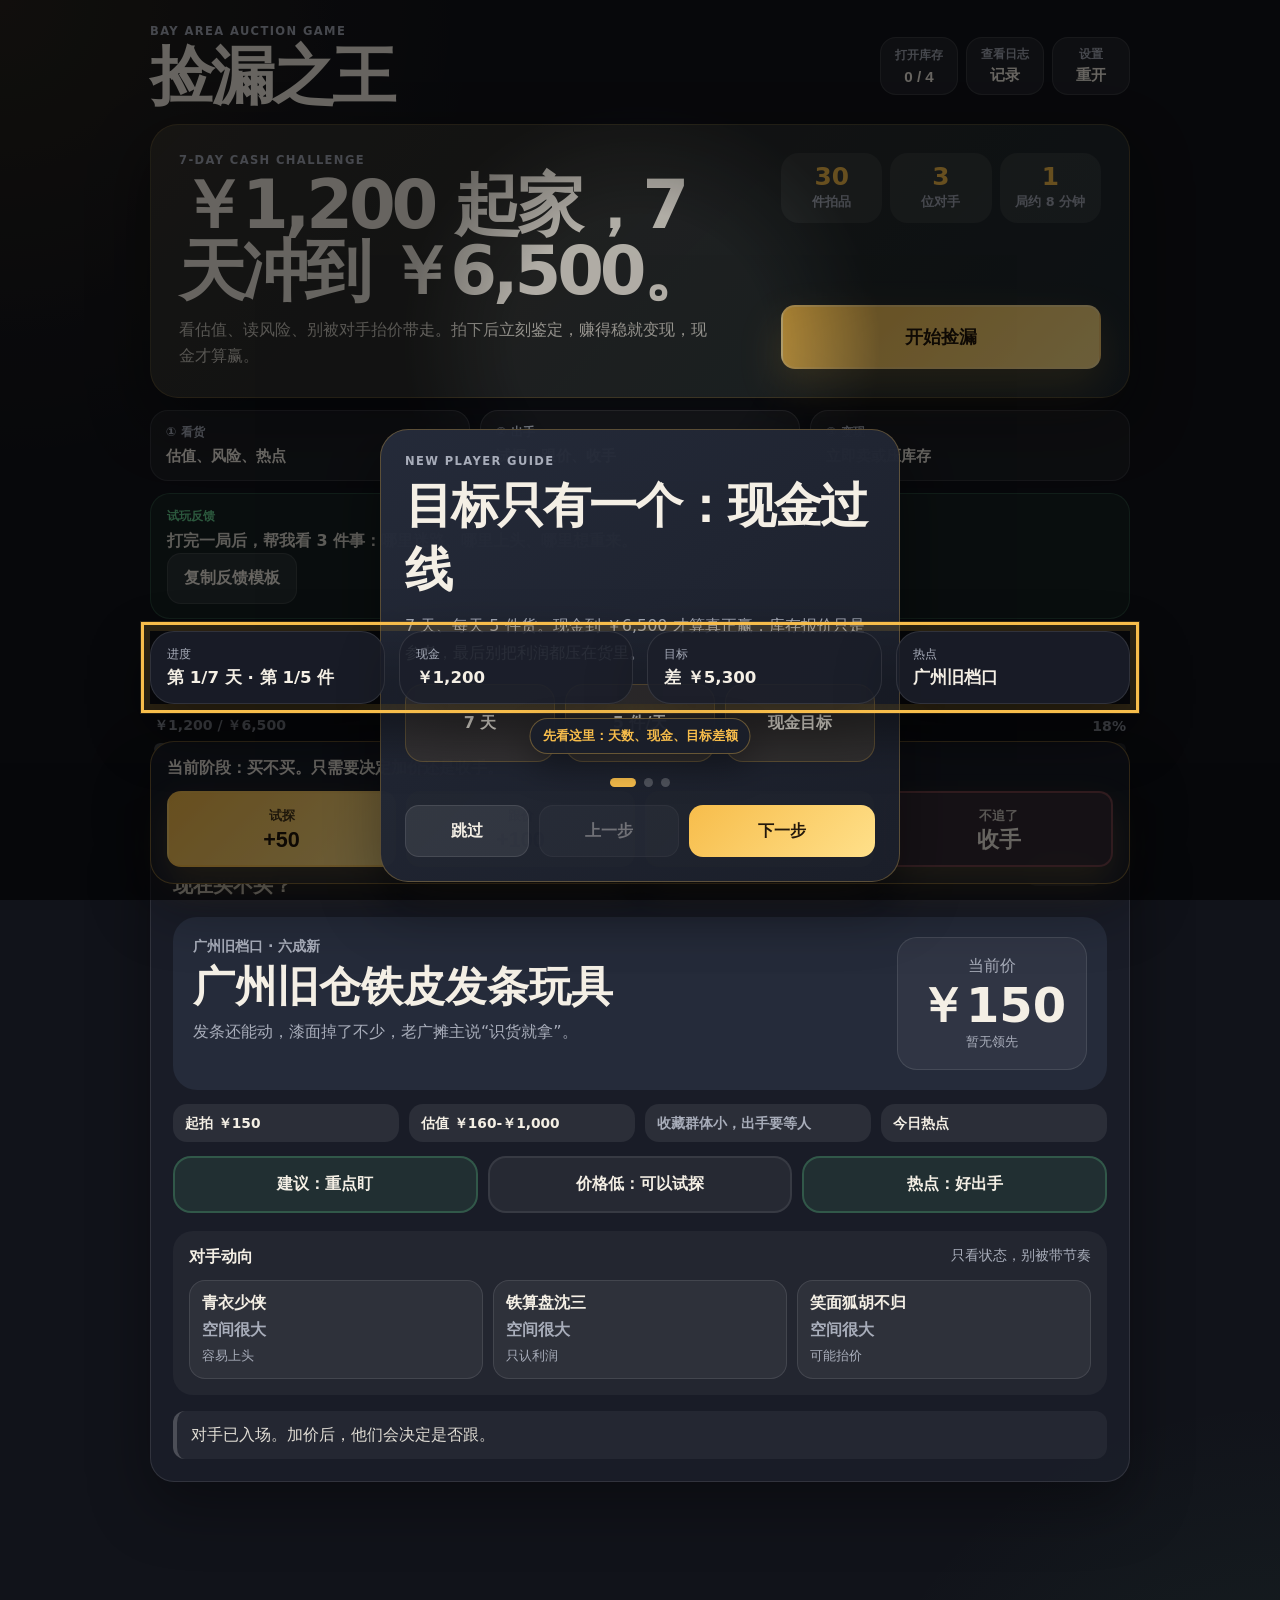
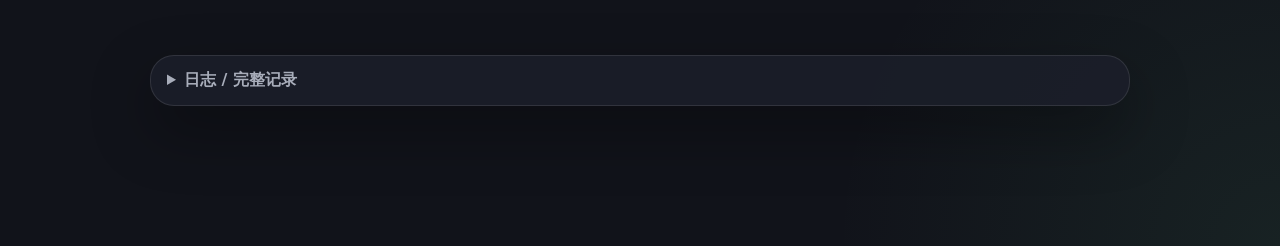
==== src/index.html @ 9ef5ef83 "Add playtest feedback flow" ====
<!DOCTYPE html>
<html lang="zh-CN">
<head>
  <meta charset="UTF-8" />
  <meta name="viewport" content="width=device-width, initial-scale=1.0" />
  <title>捡漏之王</title>
  <link rel="stylesheet" href="./styles.css" />
</head>
<body>
  <main class="app-shell">
    <header class="topbar">
      <div class="brand">
        <p class="eyebrow">Bay Area Auction Game</p>
        <h1>捡漏之王</h1>
      </div>
      <div class="top-actions">
        <button type="button" id="inventoryToggle" class="tool-button"><span>打开库存</span><strong id="inventoryText">0 / 4</strong></button>
        <button type="button" id="logToggle" class="tool-button"><span>查看日志</span><strong>记录</strong></button>
        <details class="settings-menu">
          <summary aria-label="打开设置"><span>设置</span><strong>重开</strong></summary>
          <div class="settings-popover">
            <p class="save-status">存档：<span id="saveStatusText">尚未保存</span></p>
            <button type="button" id="soundToggle" class="ghost setting-toggle" aria-pressed="true">音效：开</button>
            <button type="button" id="tutorialReplayButton" class="ghost">新手引导</button>
            <button type="button" id="copyShareButton" class="ghost">复制战绩</button>
            <button type="button" class="ghost" data-restart-game>重新开始</button>
          </div>
        </details>
      </div>
    </header>

    <section class="landing-card" aria-label="游戏介绍">
      <div class="landing-copy">
        <p class="eyebrow">7-Day Cash Challenge</p>
        <h2>￥1,200 起家，7 天冲到 ￥6,500。</h2>
        <p>看估值、读风险、别被对手抬价带走。拍下后立刻鉴定，赚得稳就变现，现金才算赢。</p>
      </div>
      <div class="landing-play">
        <div class="landing-stats" aria-label="玩法要点">
          <span><strong>30</strong> 件拍品</span>
          <span><strong>3</strong> 位对手</span>
          <span><strong>1</strong> 局约 8 分钟</span>
        </div>
        <button type="button" id="startPlayButton" class="start-play-button">开始捡漏</button>
      </div>
    </section>

    <section class="quick-rules" aria-label="快速玩法">
      <article><span>① 看货</span><strong>估值、风险、热点</strong></article>
      <article><span>② 出手</span><strong>试探、跟价、收手</strong></article>
      <article><span>③ 变现</span><strong>立即卖或压库存</strong></article>
    </section>

    <section class="feedback-card" aria-label="试玩反馈">
      <div>
        <span>试玩反馈</span>
        <strong>打完一局后，帮我看 3 件事：哪里迷路、哪里上头、哪里想重来。</strong>
      </div>
      <button type="button" id="copyFeedbackButton" class="ghost">复制反馈模板</button>
    </section>

    <section class="status-strip" aria-label="当前状态">
      <article>
        <span>进度</span>
        <strong id="dayText">第 1 天 · 第 1 件</strong>
      </article>
      <article>
        <span>现金</span>
        <strong id="cashText">￥1,200</strong>
      </article>
      <article>
        <span>目标</span>
        <strong id="targetGapText">差 ￥5,300</strong>
      </article>
      <article class="hot">
        <span>热点</span>
        <strong id="hotCategoryText">每日变化</strong>
      </article>
    </section>

    <div class="wealth-progress" aria-label="财富进度">
      <div class="wealth-progress-meta">
        <span id="wealthProgressText">￥1,200 / ￥6,500</span>
        <strong id="wealthProgressPercent">18%</strong>
      </div>
      <div class="wealth-progress-track"><span id="wealthProgressBar"></span></div>
    </div>

    <section class="event-card" aria-label="今日拍场风声">
      <span>拍场风声</span>
      <strong id="eventNameText">暂无风声</strong>
      <p id="eventSummaryText">今天场面平稳，照常看货出价。</p>
    </section>

    <section class="stage-card" aria-label="拍卖主舞台">
      <div class="stage-head">
        <div>
          <p class="eyebrow" id="stageEyebrow">Current Lot</p>
          <h2 id="stageTitle">现在买不买？</h2>
        </div>
        <span id="stepText" class="lot-pill">第 1/5 件</span>
      </div>

      <section id="auctionView" class="auction-view">
        <article class="lot-card">
          <div class="lot-main">
            <p id="itemMeta" class="lot-meta">港货回流 · 七成新</p>
            <h3 id="itemName">香港回流胶片相机</h3>
            <p id="itemDescription" class="lot-desc">卖家说是家里翻出来的，不太懂，镜头边缘有些磨损。</p>
          </div>
          <aside class="price-board">
            <span>当前价</span>
            <strong id="currentPriceText">￥200</strong>
            <small id="leaderText">暂无领先</small>
          </aside>
        </article>

        <div id="itemTags" class="item-tags" aria-label="拍品要点"></div>
        <div id="decisionHints" class="decision-hints" aria-label="判断提示"></div>

        <section class="rivals-compact" aria-label="对手动向">
          <div class="section-mini-title">
            <strong>对手动向</strong>
            <span>只看状态，别被带节奏</span>
          </div>
          <ul class="npc-list"></ul>
        </section>

        <p id="recentEventText" class="recent-event">第一件货已经上台。</p>
      </section>

      <section id="settlementView" class="settlement-view" hidden>
        <p class="eyebrow">Deal Result</p>
        <h3 id="settlementTitle">成交结果</h3>
        <p id="settlementSummary" class="settlement-summary"></p>
        <dl class="settlement-stats">
          <div><dt>成交价</dt><dd id="settlementPrice">-</dd></div>
          <div><dt>鉴定价</dt><dd id="settlementValue">-</dd></div>
          <div><dt>本单结果</dt><dd id="settlementProfit">-</dd></div>
          <div><dt>快速出售</dt><dd id="settlementSale">-</dd></div>
        </dl>
      </section>

      <section id="resultPanel" class="result-panel" hidden>
        <p class="eyebrow">Final Result</p>
        <h3>挑战结算</h3>
        <div id="resultContent" class="result-content"></div>
        <button type="button" id="copyResultButton" class="ghost">复制战绩</button>
        <button type="button" class="ghost" data-restart-game>重新开始</button>
      </section>
    </section>

    <section class="primary-actions" aria-label="主操作">
      <p id="stepHint" class="action-hint">先看建议，再决定出价或收手。</p>
      <div id="actionToast" class="action-toast" hidden role="status" aria-live="polite"></div>
      <div id="auctionActions" class="action-row">
        <button type="button" data-bid-amount="50"><span>试探</span><strong>+50</strong></button>
        <button type="button" data-bid-amount="100"><span>跟价</span><strong>+100</strong></button>
        <button type="button" data-bid-amount="500"><span>强抢</span><strong>+500</strong></button>
        <button type="button" id="passButton" class="ghost danger-action"><span>不追了</span><strong>收手</strong></button>
      </div>
      <div id="settlementActions" class="action-row settlement-actions" hidden>
        <button type="button" id="sellNowButton"><span>马上变现</span><strong>立即卖出</strong></button>
        <button type="button" id="keepItemButton" class="ghost"><span>以后再卖</span><strong>放入库存</strong></button>
        <button type="button" id="nextItemButton" class="ghost next-action"><span>继续拍场</span><strong>下一件</strong></button>
      </div>
    </section>

    <aside id="inventoryDrawer" class="drawer" hidden>
      <div class="drawer-card">
        <div class="drawer-head">
          <div>
            <p class="eyebrow">Inventory</p>
            <h2>库存管理</h2>
          </div>
          <button type="button" id="inventoryClose" class="ghost close-button">关闭</button>
        </div>
        <ul id="inventoryList" class="inventory-list"><li>暂无库存。</li></ul>
      </div>
    </aside>

    <details id="logDrawer" class="log-drawer">
      <summary>日志 / 完整记录</summary>
      <ol id="logList" class="log-list" aria-live="polite">
        <li>欢迎来到大湾区流动拍场，第一件货已经上台。</li>
      </ol>
    </details>

    <section id="tutorialOverlay" class="tutorial-overlay" hidden aria-modal="true" role="dialog" aria-labelledby="tutorialTitle">
      <article class="tutorial-card">
        <p class="eyebrow">New Player Guide</p>
        <h2 id="tutorialTitle">先看三件事</h2>
        <p id="tutorialText">这是一场 7 天捡漏挑战。目标不是每件都买，而是用有限现金做出最划算的选择。</p>
        <div id="tutorialVisual" class="tutorial-visual" aria-hidden="true"></div>
        <div class="tutorial-progress" aria-label="引导进度">
          <span data-tutorial-dot></span>
          <span data-tutorial-dot></span>
          <span data-tutorial-dot></span>
        </div>
        <div class="tutorial-actions">
          <button type="button" id="tutorialSkipButton" class="ghost">跳过</button>
          <button type="button" id="tutorialPrevButton" class="ghost">上一步</button>
          <button type="button" id="tutorialNextButton">下一步</button>
        </div>
      </article>
    </section>
  </main>

  <script src="./data/items.js"></script>
  <script src="./data/npcs.js"></script>
  <script src="./auction.js"></script>
  <script src="./main.js"></script>
</body>
</html>
---- src/styles.css ----
:root {
  color-scheme: dark;
  --bg: #11131a;
  --panel: #1b1f2a;
  --panel-strong: #252b3a;
  --text: #f4efe5;
  --muted: #a8adba;
  --gold: #f7bd4b;
  --gold-soft: rgba(247, 189, 75, 0.14);
  --soft: rgba(255, 255, 255, 0.07);
  --orange: #ef7d45;
  --green: #68d391;
  --red: #fc8181;
  --border: rgba(255, 255, 255, 0.1);
  --shadow: 0 24px 60px rgba(0, 0, 0, 0.35);
  font-family: Inter, "PingFang SC", "Microsoft YaHei", system-ui, sans-serif;
}

* { box-sizing: border-box; }

body {
  margin: 0;
  min-height: 100vh;
  color: var(--text);
  background:
    radial-gradient(circle at top left, rgba(247, 189, 75, 0.1), transparent 30rem),
    radial-gradient(circle at bottom right, rgba(104, 211, 145, 0.08), transparent 28rem),
    var(--bg);
  -webkit-font-smoothing: antialiased;
}

button {
  min-height: 48px;
  border: 0;
  border-radius: 14px;
  padding: 0.9rem 1rem;
  color: #23180b;
  background: linear-gradient(135deg, var(--gold), #ffe08a);
  font-size: 1rem;
  font-weight: 900;
  cursor: pointer;
  touch-action: manipulation;
}

button:disabled {
  cursor: not-allowed;
  opacity: 0.38;
  filter: grayscale(0.6);
}

button.ghost,
.tool-button,
.chip-button {
  color: var(--text);
  background: rgba(255, 255, 255, 0.08);
  border: 1px solid var(--border);
}

.app-shell {
  width: min(980px, calc(100% - 28px));
  margin: 0 auto;
  padding: 24px 0 140px;
}

.topbar,
.landing-card,
.quick-rules,
.status-strip,
.stage-head,
.lot-card,
.wealth-progress-meta,
.drawer-head,
.inventory-entry,
.settings-popover .save-status {
  display: flex;
  align-items: center;
  justify-content: space-between;
  gap: 14px;
}

.topbar { margin-bottom: 16px; }

.landing-card {
  align-items: stretch;
  margin-bottom: 12px;
  padding: clamp(18px, 4vw, 28px);
  border: 1px solid rgba(247, 189, 75, 0.2);
  border-radius: 28px;
  background:
    linear-gradient(135deg, rgba(247, 189, 75, 0.12), rgba(104, 211, 145, 0.06)),
    rgba(27, 31, 42, 0.92);
  box-shadow: var(--shadow);
}
.landing-copy { min-width: 0; }
.landing-copy h2 {
  max-width: 12ch;
  margin-bottom: 12px;
  font-size: clamp(2rem, 6vw, 4.2rem);
  line-height: 0.98;
  letter-spacing: -0.06em;
}
.landing-copy p:not(.eyebrow) {
  max-width: 52ch;
  margin-bottom: 0;
  color: rgba(244, 239, 229, 0.82);
  line-height: 1.65;
}
.landing-play {
  display: grid;
  align-content: space-between;
  gap: 16px;
  min-width: min(320px, 100%);
}
.landing-stats {
  display: grid;
  grid-template-columns: repeat(3, 1fr);
  gap: 8px;
}
.landing-stats span {
  display: grid;
  gap: 4px;
  padding: 12px;
  border-radius: 18px;
  background: rgba(255, 255, 255, 0.08);
  color: var(--muted);
  font-size: 0.8rem;
  font-weight: 800;
  text-align: center;
}
.landing-stats strong {
  color: var(--gold);
  font-size: 1.55rem;
  line-height: 1;
}
.start-play-button {
  min-height: 64px;
  border: 2px solid rgba(255, 255, 255, 0.18);
  font-size: 1.12rem;
  box-shadow: 0 18px 42px rgba(247, 189, 75, 0.23);
}
.quick-rules {
  display: grid;
  grid-template-columns: repeat(3, 1fr);
  gap: 10px;
  margin-bottom: 12px;
}
.quick-rules article {
  padding: 13px 15px;
  border: 1px solid var(--border);
  border-radius: 18px;
  background: rgba(255, 255, 255, 0.055);
}
.quick-rules span {
  display: block;
  margin-bottom: 5px;
  color: var(--muted);
  font-size: 0.78rem;
  font-weight: 900;
}
.quick-rules strong { font-size: 0.96rem; }
.feedback-card {
  margin-bottom: 12px;
  padding: 14px 16px;
  border: 1px solid rgba(104, 211, 145, 0.22);
  border-radius: 20px;
  background: rgba(104, 211, 145, 0.075);
}
.feedback-card div { min-width: 0; }
.feedback-card span {
  display: block;
  margin-bottom: 4px;
  color: var(--green);
  font-size: 0.78rem;
  font-weight: 900;
}
.feedback-card strong {
  display: block;
  color: rgba(244, 239, 229, 0.9);
  line-height: 1.45;
}
.feedback-card button { flex: 0 0 auto; }

.brand h1 {
  margin: 0;
  font-size: clamp(2rem, 7vw, 4rem);
  line-height: 1;
  letter-spacing: -0.05em;
}

.eyebrow {
  margin: 0 0 6px;
  color: var(--muted);
  font-size: 0.72rem;
  font-weight: 900;
  letter-spacing: 0.12em;
  text-transform: uppercase;
}

h2, h3, p { margin-top: 0; }
h2 { margin-bottom: 0; font-size: 1.25rem; }
h3 { margin-bottom: 10px; font-size: clamp(1.7rem, 5vw, 2.6rem); line-height: 1.1; }

.top-actions {
  display: grid;
  grid-template-columns: repeat(3, minmax(78px, 1fr));
  align-items: stretch;
  gap: 8px;
}
.tool-button,
.settings-menu summary {
  display: grid;
  gap: 3px;
  place-items: center;
  min-width: 78px;
  min-height: 54px;
  border-radius: 16px;
  padding: 0.55rem 0.7rem;
  text-align: center;
}
.tool-button span,
.settings-menu summary span { color: var(--muted); font-size: 0.72rem; font-weight: 800; }
.tool-button strong,
.settings-menu summary strong { color: var(--text); font-size: 0.95rem; }
.chip-button { min-height: 42px; border-radius: 999px; padding: 0.65rem 0.9rem; }
.chip-button span { color: var(--gold); }

.settings-menu { position: relative; }
.settings-menu summary {
  border: 1px solid var(--border);
  background: rgba(255, 255, 255, 0.08);
  cursor: pointer;
  list-style: none;
}
.settings-menu summary::-webkit-details-marker { display: none; }
.settings-popover {
  position: absolute;
  right: 0;
  top: calc(100% + 10px);
  z-index: 10;
  width: 230px;
  padding: 14px;
  border: 1px solid var(--border);
  border-radius: 18px;
  background: rgba(27, 31, 42, 0.98);
  box-shadow: var(--shadow);
}
.settings-popover .save-status {
  margin-bottom: 12px;
  color: var(--muted);
  font-size: 0.82rem;
}
.settings-popover button { width: 100%; }

.status-strip {
  display: grid;
  grid-template-columns: repeat(4, 1fr);
  margin-bottom: 12px;
}
.status-strip article,
.event-card,
.stage-card,
.primary-actions,
.log-drawer,
.drawer-card {
  border: 1px solid var(--border);
  border-radius: 24px;
  background: rgba(27, 31, 42, 0.9);
  box-shadow: var(--shadow);
}
.status-strip article { padding: 14px 16px; }
.status-strip span {
  display: block;
  margin-bottom: 4px;
  color: var(--muted);
  font-size: 0.78rem;
}
.status-strip strong { font-size: 1.04rem; }
.status-strip .hot strong { color: var(--text); }

.wealth-progress {
  display: grid;
  gap: 8px;
  margin-bottom: 12px;
  padding: 0 4px;
}
.wealth-progress-meta { color: var(--muted); font-size: 0.88rem; font-weight: 800; }
.wealth-progress-meta strong { color: var(--muted); }
.wealth-progress-track {
  height: 12px;
  overflow: hidden;
  border-radius: 999px;
  background: rgba(255, 255, 255, 0.1);
}
.wealth-progress-track span {
  display: block;
  height: 100%;
  border-radius: inherit;
  background: linear-gradient(90deg, rgba(255, 255, 255, 0.18), var(--green));
  transition: width 0.28s ease;
}

.event-card {
  display: grid;
  grid-template-columns: auto auto 1fr;
  align-items: center;
  gap: 10px;
  margin-bottom: 12px;
  padding: 12px 16px;
  background: rgba(247, 189, 75, 0.09);
}
.event-card span {
  color: var(--muted);
  font-size: 0.78rem;
  font-weight: 900;
}
.event-card strong { color: var(--gold); }
.event-card p {
  margin: 0;
  color: var(--muted);
  line-height: 1.45;
}

.stage-card { padding: 22px; }
.stage-head { align-items: flex-start; margin-bottom: 18px; }
.lot-pill {
  flex: none;
  padding: 8px 12px;
  border-radius: 999px;
  color: var(--muted);
  background: rgba(255, 255, 255, 0.08);
  font-size: 0.86rem;
  font-weight: 900;
}

.lot-card {
  align-items: stretch;
  padding: 20px;
  border-radius: 24px;
  background: var(--panel-strong);
}
.lot-main { min-width: 0; }
.lot-meta {
  margin-bottom: 8px;
  color: var(--muted);
  font-size: 0.9rem;
  font-weight: 900;
}
.lot-desc {
  max-width: 62ch;
  margin-bottom: 0;
  color: var(--muted);
  line-height: 1.6;
}
.price-board {
  display: grid;
  place-content: center;
  min-width: 190px;
  padding: 18px;
  border: 1px solid var(--border);
  border-radius: 20px;
  background: rgba(255, 255, 255, 0.05);
  text-align: center;
}
.price-board span,
.price-board small { color: var(--muted); }
.price-board strong {
  display: block;
  margin: 4px 0;
  color: var(--text);
  font-size: clamp(2rem, 6vw, 3rem);
  line-height: 1;
}

.item-tags,
.decision-hints,
.npc-list,
.action-row,
.settlement-stats {
  display: grid;
  gap: 10px;
}
.item-tags {
  grid-template-columns: repeat(4, minmax(0, 1fr));
  margin-top: 14px;
}
.item-tags span {
  padding: 10px 12px;
  border-radius: 14px;
  background: rgba(255, 255, 255, 0.08);
  color: var(--text);
  font-size: 0.86rem;
  font-weight: 800;
  line-height: 1.35;
}
.item-tags .hot-tag,
.item-tags .price-tag { color: var(--text); }
.item-tags .risk-tag { color: var(--muted); }

.decision-hints {
  grid-template-columns: repeat(3, minmax(0, 1fr));
  margin-top: 14px;
}
.decision-hints span {
  padding: 16px 14px;
  border: 2px solid rgba(255, 255, 255, 0.08);
  border-radius: 18px;
  background: rgba(255, 255, 255, 0.06);
  font-size: 1rem;
  font-weight: 900;
  text-align: center;
}
.decision-hints .hint-potential,
.decision-hints .hint-hot {
  border-color: rgba(104, 211, 145, 0.24);
  background: rgba(104, 211, 145, 0.11);
}
.decision-hints .hint-danger {
  border-color: rgba(252, 129, 129, 0.28);
  background: rgba(252, 129, 129, 0.12);
  color: #ffd2d2;
}

.rivals-compact {
  margin-top: 18px;
  padding: 16px;
  border-radius: 20px;
  background: rgba(255, 255, 255, 0.045);
}
.section-mini-title {
  display: flex;
  justify-content: space-between;
  gap: 12px;
  margin-bottom: 12px;
}
.section-mini-title span { color: var(--muted); font-size: 0.86rem; }
.npc-list {
  grid-template-columns: repeat(3, minmax(0, 1fr));
  margin: 0;
  padding: 0;
  list-style: none;
}
.npc-card {
  padding: 12px;
  border: 1px solid var(--border);
  border-radius: 16px;
  background: rgba(255, 255, 255, 0.05);
}
.npc-card.inactive { opacity: 0.55; }
.npc-card strong,
.npc-card span,
.npc-card small { display: block; }
.npc-card span { margin: 6px 0; color: var(--muted); font-weight: 900; }
.npc-card small { color: var(--muted); line-height: 1.4; }

.recent-event {
  margin: 16px 0 0;
  padding: 12px 14px;
  border-left: 4px solid rgba(255, 255, 255, 0.18);
  border-radius: 12px;
  background: rgba(255, 255, 255, 0.05);
  color: rgba(244, 239, 229, 0.9);
  line-height: 1.5;
}

.settlement-view {
  padding: 22px;
  border-radius: 24px;
  background: linear-gradient(135deg, rgba(104, 211, 145, 0.13), rgba(247, 189, 75, 0.08));
}
.settlement-summary { color: var(--muted); line-height: 1.65; }
.settlement-stats {
  grid-template-columns: repeat(4, minmax(0, 1fr));
  margin: 18px 0 0;
}
.settlement-stats div,
.result-content dl div,
.achievement-strip article {
  padding: 14px;
  border-radius: 16px;
  background: rgba(255, 255, 255, 0.08);
}
dt { color: var(--muted); font-size: 0.8rem; }
dd { margin: 5px 0 0; font-size: 1.08rem; font-weight: 900; }

.primary-actions {
  position: sticky;
  bottom: 16px;
  z-index: 8;
  margin-top: 16px;
  padding: 16px;
  border-color: rgba(247, 189, 75, 0.42);
  background: rgba(27, 31, 42, 0.98);
  backdrop-filter: blur(16px);
}
.action-hint {
  margin-bottom: 12px;
  color: var(--text);
  font-weight: 900;
}
.action-row { grid-template-columns: repeat(4, 1fr); }
.action-row button {
  display: grid;
  gap: 4px;
  place-items: center;
  min-height: 76px;
  border: 2px solid rgba(247, 189, 75, 0.38);
  box-shadow: 0 16px 34px rgba(247, 189, 75, 0.2);
}
.action-row button span { font-size: 0.82rem; opacity: 0.82; }
.action-row button strong { font-size: 1.35rem; line-height: 1; }
.action-row .danger-action { border-color: rgba(252, 129, 129, 0.32); background: rgba(252, 129, 129, 0.12); }
.action-row .next-action,
.action-row #keepItemButton { border-color: rgba(104, 211, 145, 0.26); background: rgba(104, 211, 145, 0.12); }
.settlement-actions { grid-template-columns: repeat(3, 1fr); }

.drawer {
  position: fixed;
  inset: 0;
  z-index: 20;
  display: grid;
  place-items: end center;
  padding: 18px;
  background: rgba(0, 0, 0, 0.55);
}
.drawer[hidden], [hidden] { display: none !important; }
.drawer-card {
  width: min(760px, 100%);
  max-height: 78vh;
  overflow: auto;
  padding: 20px;
}
.close-button { min-height: 40px; padding: 0.6rem 0.8rem; }
.inventory-list,
.log-list {
  display: grid;
  gap: 10px;
  margin: 0;
  padding: 0;
  list-style: none;
}
.inventory-entry {
  padding: 14px;
  border-radius: 16px;
  background: rgba(255, 255, 255, 0.06);
}
.inventory-entry div { display: grid; gap: 5px; }
.inventory-entry span { color: var(--muted); font-size: 0.9rem; }
.inventory-entry .profit { color: var(--green); }
.inventory-entry .loss { color: var(--red); }
.sell-button {
  min-width: 88px;
  color: #102316;
  background: linear-gradient(135deg, var(--green), #b7f7ca);
}
.empty-state { color: var(--muted); padding: 16px; }

.log-drawer {
  margin-top: 14px;
  padding: 14px 16px;
}
.log-drawer summary {
  color: var(--muted);
  cursor: pointer;
  font-weight: 800;
}
.log-list { margin-top: 14px; }
.log-list li {
  padding: 12px;
  border-radius: 12px;
  background: rgba(255, 255, 255, 0.05);
  color: var(--muted);
  line-height: 1.5;
}

.result-panel {
  margin-top: 18px;
  padding: 20px;
  border-radius: 22px;
  background: rgba(255, 255, 255, 0.06);
}
.result-content dl,
.achievement-strip,
.recap-grid {
  display: grid;
  grid-template-columns: repeat(4, 1fr);
  gap: 10px;
}
.result-title { color: var(--text); font-weight: 900; }
.achievement-strip {
  margin-top: 12px;
}
.achievement-strip article span,
.recap-card span,
.recap-card small {
  display: block;
  color: var(--muted);
}
.achievement-strip article strong {
  display: block;
  margin-top: 5px;
  font-size: 1.05rem;
}
.recap-grid {
  grid-template-columns: repeat(3, 1fr);
  margin-top: 12px;
}
.recap-card {
  padding: 14px;
  border: 1px solid var(--border);
  border-radius: 16px;
  background: rgba(255, 255, 255, 0.06);
}
.recap-card strong {
  display: block;
  margin: 7px 0;
  line-height: 1.35;
}
.recap-card.good { border-color: rgba(104, 211, 145, 0.28); background: rgba(104, 211, 145, 0.1); }
.recap-card.bad { border-color: rgba(252, 129, 129, 0.25); background: rgba(252, 129, 129, 0.09); }
.recap-card.muted-card { opacity: 0.72; }

.strategy-advice,
.share-block {
  margin-top: 14px;
  padding: 16px;
  border: 1px solid rgba(247, 189, 75, 0.22);
  border-radius: 18px;
  background: rgba(247, 189, 75, 0.08);
}
.strategy-advice ol {
  display: grid;
  gap: 10px;
  margin: 12px 0 0;
  padding-left: 1.2rem;
}
.strategy-advice li {
  color: rgba(244, 239, 229, 0.92);
  line-height: 1.55;
}
.share-block {
  display: grid;
  gap: 12px;
}
.share-card {
  display: grid;
  gap: 8px;
  padding: 16px;
  border: 1px dashed rgba(247, 189, 75, 0.34);
  border-radius: 18px;
  background: linear-gradient(145deg, rgba(247, 189, 75, 0.12), rgba(255, 255, 255, 0.05));
}
.share-card strong {
  color: var(--gold);
  font-size: 1.08rem;
}
.share-card span {
  color: rgba(244, 239, 229, 0.9);
  line-height: 1.45;
}
.share-text {
  width: 100%;
  min-height: 132px;
  resize: vertical;
  padding: 14px;
  border: 1px solid var(--border);
  border-radius: 16px;
  color: var(--text);
  background: rgba(0, 0, 0, 0.18);
  font: inherit;
  line-height: 1.55;
}
.result-panel > button {
  margin-top: 12px;
  margin-right: 8px;
}

.price-bump {
  animation: priceBump 0.38s ease-out;
}
.stage-pulse-bid {
  animation: stageBidPulse 0.42s ease-out;
}
.stage-pulse-success {
  animation: stageSuccessPulse 0.72s ease-out;
}
.stage-pulse-warning {
  animation: stageWarningPulse 0.72s ease-out;
}
.auction-view[data-motion="hammer"] .lot-card {
  animation: hammerDrop 0.56s cubic-bezier(0.2, 0.9, 0.25, 1.2);
}
.auction-view[data-motion="pass"] .lot-card {
  animation: passFade 0.42s ease-out;
}
.primary-actions.action-locked {
  animation: actionLock 0.5s ease-out;
}
.action-toast {
  margin-bottom: 12px;
  padding: 11px 14px;
  border: 1px solid rgba(255, 255, 255, 0.12);
  border-radius: 14px;
  background: rgba(255, 255, 255, 0.09);
  color: var(--text);
  font-weight: 900;
  text-align: center;
  box-shadow: 0 14px 30px rgba(0, 0, 0, 0.24);
}
.action-toast.success {
  border-color: rgba(104, 211, 145, 0.34);
  background: rgba(104, 211, 145, 0.15);
}
.action-toast.warning {
  border-color: rgba(247, 189, 75, 0.36);
  background: rgba(247, 189, 75, 0.13);
}
.action-toast.bid {
  border-color: rgba(247, 189, 75, 0.34);
}
.toast-pop {
  animation: toastPop 0.34s ease-out;
}

@keyframes priceBump {
  0% { transform: scale(1); box-shadow: none; }
  42% { transform: scale(1.055); box-shadow: 0 0 0 6px rgba(247, 189, 75, 0.13); }
  100% { transform: scale(1); box-shadow: none; }
}
@keyframes stageBidPulse {
  0% { box-shadow: var(--shadow); }
  45% { box-shadow: 0 22px 70px rgba(247, 189, 75, 0.18); }
  100% { box-shadow: var(--shadow); }
}
@keyframes stageSuccessPulse {
  0% { transform: translateY(0); }
  35% { transform: translateY(-3px); box-shadow: 0 26px 80px rgba(104, 211, 145, 0.18); }
  100% { transform: translateY(0); }
}
@keyframes stageWarningPulse {
  0% { transform: translateY(0); }
  35% { transform: translateY(2px); box-shadow: 0 26px 80px rgba(252, 129, 129, 0.14); }
  100% { transform: translateY(0); }
}
@keyframes hammerDrop {
  0% { transform: translateY(-5px) scale(1.005); filter: brightness(1.06); }
  45% { transform: translateY(4px) scale(0.996); filter: brightness(1.16); }
  100% { transform: translateY(0) scale(1); filter: brightness(1); }
}
@keyframes passFade {
  0% { opacity: 1; }
  45% { opacity: 0.72; }
  100% { opacity: 1; }
}
@keyframes actionLock {
  0% { transform: translateY(0); }
  40% { transform: translateY(2px); }
  100% { transform: translateY(0); }
}
@keyframes toastPop {
  0% { opacity: 0; transform: translateY(8px) scale(0.98); }
  100% { opacity: 1; transform: translateY(0) scale(1); }
}

@media (prefers-reduced-motion: reduce) {
  .price-bump,
  .stage-pulse-bid,
  .stage-pulse-success,
  .stage-pulse-warning,
  .toast-pop,
  .auction-view[data-motion="hammer"] .lot-card,
  .auction-view[data-motion="pass"] .lot-card,
  .primary-actions.action-locked {
    animation: none !important;
  }
}

@media (max-width: 760px) {
  .app-shell { width: min(100% - 20px, 980px); padding-top: 16px; }
  .topbar { align-items: flex-start; }
  .brand h1 { font-size: 2.4rem; }
  .landing-card,
  .feedback-card { display: grid; }
  .landing-copy h2 { max-width: 11ch; }
  .event-card { grid-template-columns: 1fr; gap: 5px; }
  .status-strip,
  .item-tags,
  .decision-hints,
  .npc-list,
  .settlement-stats,
  .result-content dl,
  .achievement-strip,
  .recap-grid { grid-template-columns: 1fr 1fr; }
  .lot-card { display: grid; }
  .price-board { min-width: 0; }
  .action-row,
  .settlement-actions { grid-template-columns: 1fr 1fr; }
  .action-row button { min-height: 70px; }
  .section-mini-title { display: block; }
}

@media (max-width: 520px) {
  .event-card { grid-template-columns: 1fr; gap: 5px; }
  .landing-card { padding: 18px; }
  .landing-copy h2 { font-size: 2.15rem; }
  .landing-stats,
  .quick-rules,
  .feedback-card,
  .status-strip,
  .item-tags,
  .decision-hints,
  .npc-list,
  .settlement-stats,
  .result-content dl,
  .achievement-strip,
  .recap-grid { grid-template-columns: 1fr; }
  .topbar { gap: 10px; }
  .top-actions { grid-template-columns: 1fr; }
  .stage-card { padding: 16px; }
  .lot-card { padding: 16px; }
}

.tutorial-overlay {
  position: fixed;
  inset: 0;
  z-index: 40;
  display: grid;
  place-items: center;
  padding: 18px;
  background: rgba(0, 0, 0, 0.68);
  backdrop-filter: blur(10px);
}
.tutorial-card {
  width: min(520px, 100%);
  padding: 24px;
  border: 1px solid rgba(247, 189, 75, 0.28);
  border-radius: 28px;
  background: linear-gradient(145deg, rgba(37, 43, 58, 0.98), rgba(27, 31, 42, 0.98));
  box-shadow: var(--shadow);
}
.tutorial-card h2 {
  margin-bottom: 10px;
  font-size: clamp(1.8rem, 6vw, 3rem);
  letter-spacing: -0.04em;
}
.tutorial-card p:not(.eyebrow) {
  margin-bottom: 18px;
  color: var(--muted);
  line-height: 1.7;
}
.tutorial-visual {
  display: grid;
  grid-template-columns: repeat(3, 1fr);
  gap: 10px;
  margin-bottom: 16px;
}
.tutorial-visual span {
  display: grid;
  min-height: 78px;
  place-items: center;
  padding: 12px;
  border: 1px solid rgba(247, 189, 75, 0.22);
  border-radius: 18px;
  background: rgba(247, 189, 75, 0.09);
  color: var(--text);
  font-weight: 900;
  text-align: center;
}
.tutorial-progress {
  display: flex;
  justify-content: center;
  gap: 8px;
  margin-bottom: 18px;
}
.tutorial-progress span {
  width: 9px;
  height: 9px;
  border-radius: 999px;
  background: rgba(255, 255, 255, 0.22);
}
.tutorial-progress span.active {
  width: 26px;
  background: var(--gold);
}
.tutorial-actions {
  display: grid;
  grid-template-columns: 0.8fr 0.9fr 1.2fr;
  gap: 10px;
}
.tutorial-actions button { min-height: 52px; }

@media (max-width: 520px) {
  .tutorial-card { padding: 18px; }
  .tutorial-visual,
  .tutorial-actions { grid-template-columns: 1fr; }
}

body.tutorial-active {
  overflow-x: hidden;
}
body.tutorial-active::before {
  content: "";
  position: fixed;
  inset: 0;
  z-index: 36;
  pointer-events: none;
  background: radial-gradient(circle at var(--focus-x, 50%) var(--focus-y, 38%), transparent 0 8rem, rgba(0, 0, 0, 0.42) 15rem);
}
.tutorial-focus-target {
  position: relative;
  z-index: 45;
  outline: 3px solid var(--gold);
  outline-offset: 6px;
  box-shadow: 0 0 0 10px rgba(247, 189, 75, 0.16), var(--shadow);
  animation: tutorialFocusPulse 1.25s ease-in-out infinite alternate;
}
.tutorial-focus-target::after {
  content: attr(data-focus-label);
  position: absolute;
  left: 50%;
  top: calc(100% + 14px);
  z-index: 1;
  transform: translateX(-50%);
  width: max-content;
  max-width: min(320px, calc(100vw - 34px));
  padding: 8px 12px;
  border: 1px solid rgba(247, 189, 75, 0.35);
  border-radius: 999px;
  background: rgba(27, 31, 42, 0.96);
  color: var(--gold);
  font-size: 0.82rem;
  font-weight: 900;
  text-align: center;
  box-shadow: 0 14px 34px rgba(0, 0, 0, 0.32);
}
.tutorial-overlay {
  pointer-events: none;
  align-items: end;
  background: rgba(0, 0, 0, 0.28);
  backdrop-filter: none;
}
.tutorial-card {
  pointer-events: auto;
}

@keyframes tutorialFocusPulse {
  from { outline-offset: 5px; box-shadow: 0 0 0 8px rgba(247, 189, 75, 0.12), var(--shadow); }
  to { outline-offset: 9px; box-shadow: 0 0 0 14px rgba(247, 189, 75, 0.22), var(--shadow); }
}

@media (prefers-reduced-motion: reduce) {
  .tutorial-focus-target { animation: none !important; }
}

@media (max-width: 760px) {
  .tutorial-overlay { align-items: end; }
  .tutorial-card { max-height: 52vh; overflow: auto; }
  .tutorial-focus-target::after {
    top: auto;
    bottom: calc(100% + 12px);
  }
}
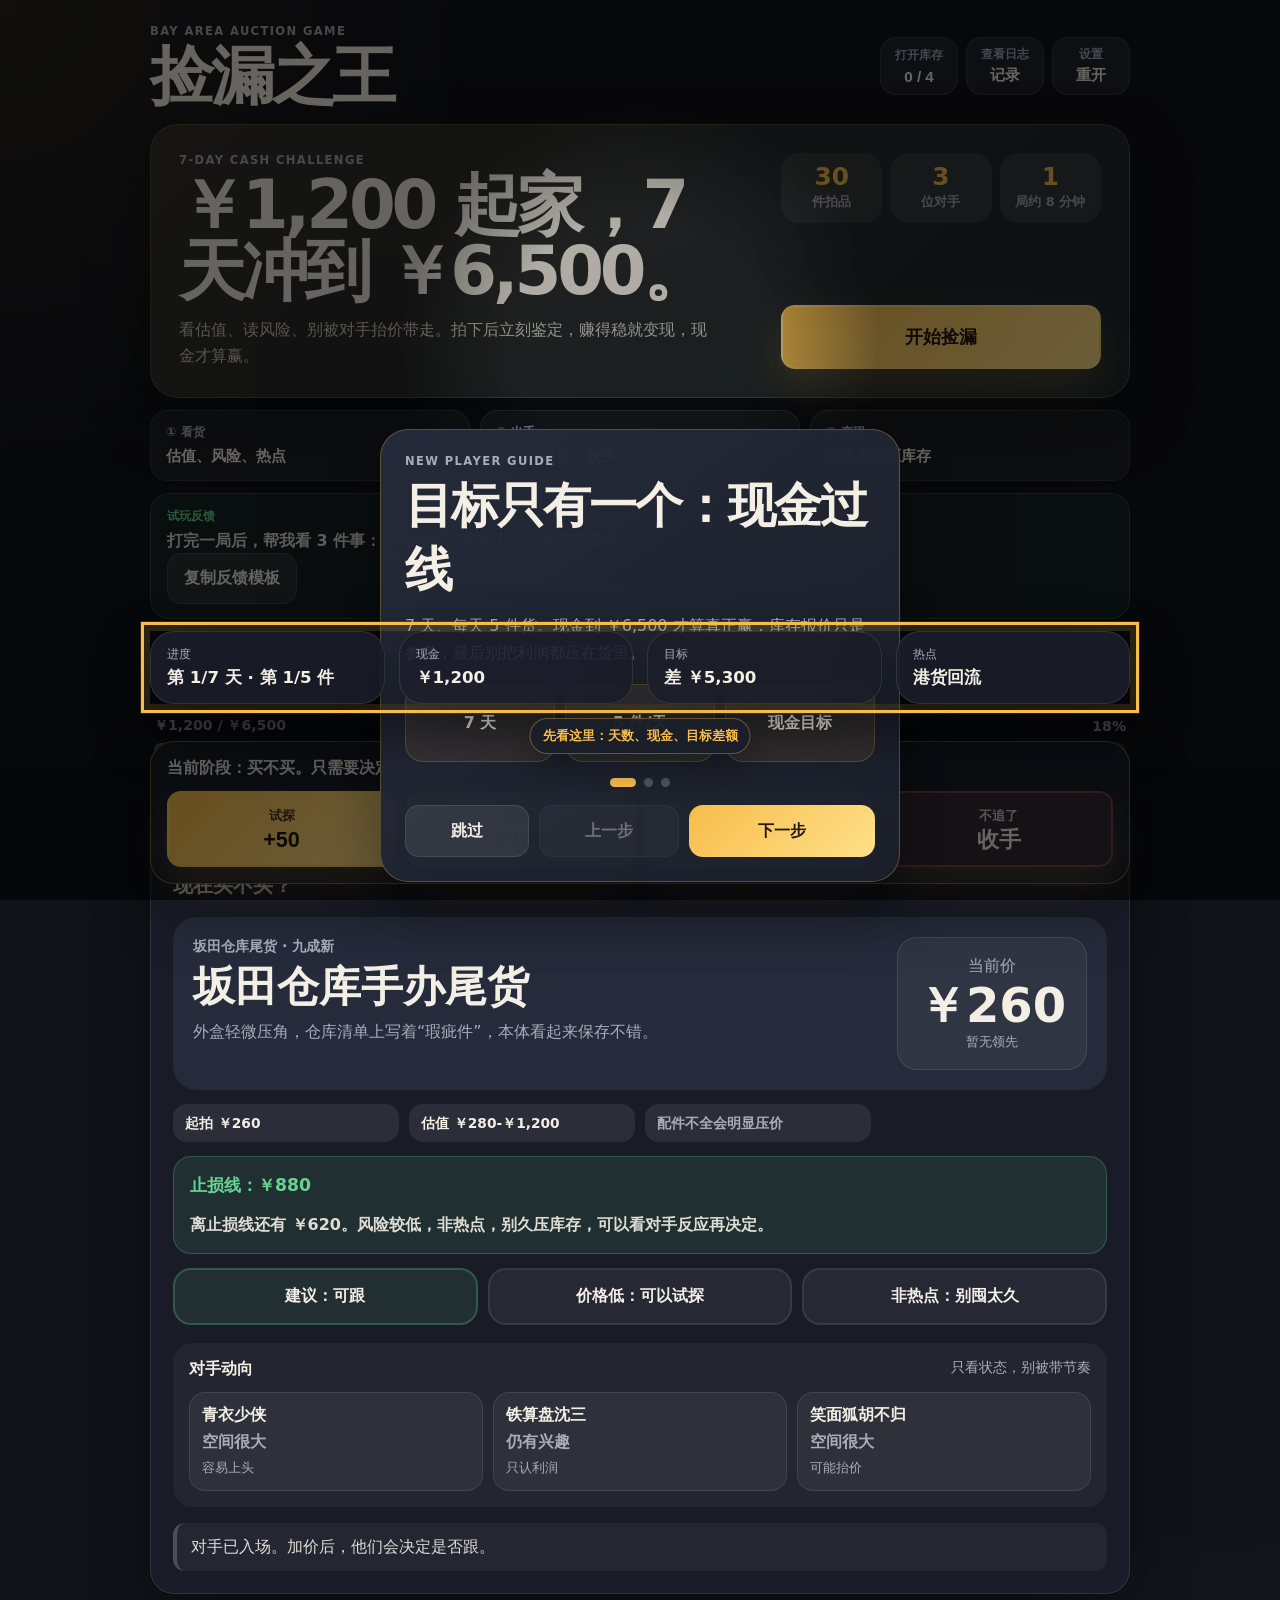
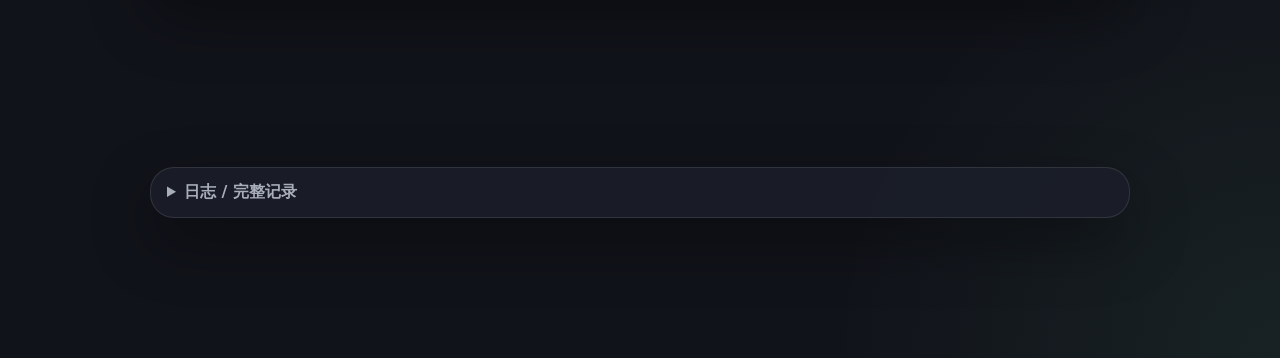
==== commit beaf8bf6: "Prepare MVP release" ====
--- a/src/index.html
+++ b/src/index.html
@@ -116,6 +116,7 @@
         </article>
 
         <div id="itemTags" class="item-tags" aria-label="拍品要点"></div>
+        <div id="decisionSummary" class="decision-summary safe" aria-label="出价止损线"></div>
         <div id="decisionHints" class="decision-hints" aria-label="判断提示"></div>
 
         <section class="rivals-compact" aria-label="对手动向">
--- a/src/styles.css
+++ b/src/styles.css
@@ -373,6 +373,7 @@
 
 .item-tags,
 .decision-hints,
+.decision-summary,
 .npc-list,
 .action-row,
 .settlement-stats {
@@ -395,6 +396,32 @@
 .item-tags .hot-tag,
 .item-tags .price-tag { color: var(--text); }
 .item-tags .risk-tag { color: var(--muted); }
+
+
+.decision-summary {
+  margin-top: 14px;
+  padding: 16px;
+  border: 1px solid rgba(247, 189, 75, 0.24);
+  border-radius: 18px;
+  background: rgba(247, 189, 75, 0.09);
+}
+.decision-summary strong,
+.decision-summary span { display: block; }
+.decision-summary strong {
+  margin-bottom: 6px;
+  color: var(--gold);
+  font-size: 1.08rem;
+}
+.decision-summary span {
+  color: rgba(244, 239, 229, 0.9);
+  line-height: 1.5;
+  font-weight: 800;
+}
+.decision-summary.safe { border-color: rgba(104, 211, 145, 0.26); background: rgba(104, 211, 145, 0.1); }
+.decision-summary.safe strong { color: var(--green); }
+.decision-summary.warning { border-color: rgba(247, 189, 75, 0.34); background: rgba(247, 189, 75, 0.12); }
+.decision-summary.danger { border-color: rgba(252, 129, 129, 0.32); background: rgba(252, 129, 129, 0.12); }
+.decision-summary.danger strong { color: #ffd2d2; }
 
 .decision-hints {
   grid-template-columns: repeat(3, minmax(0, 1fr));
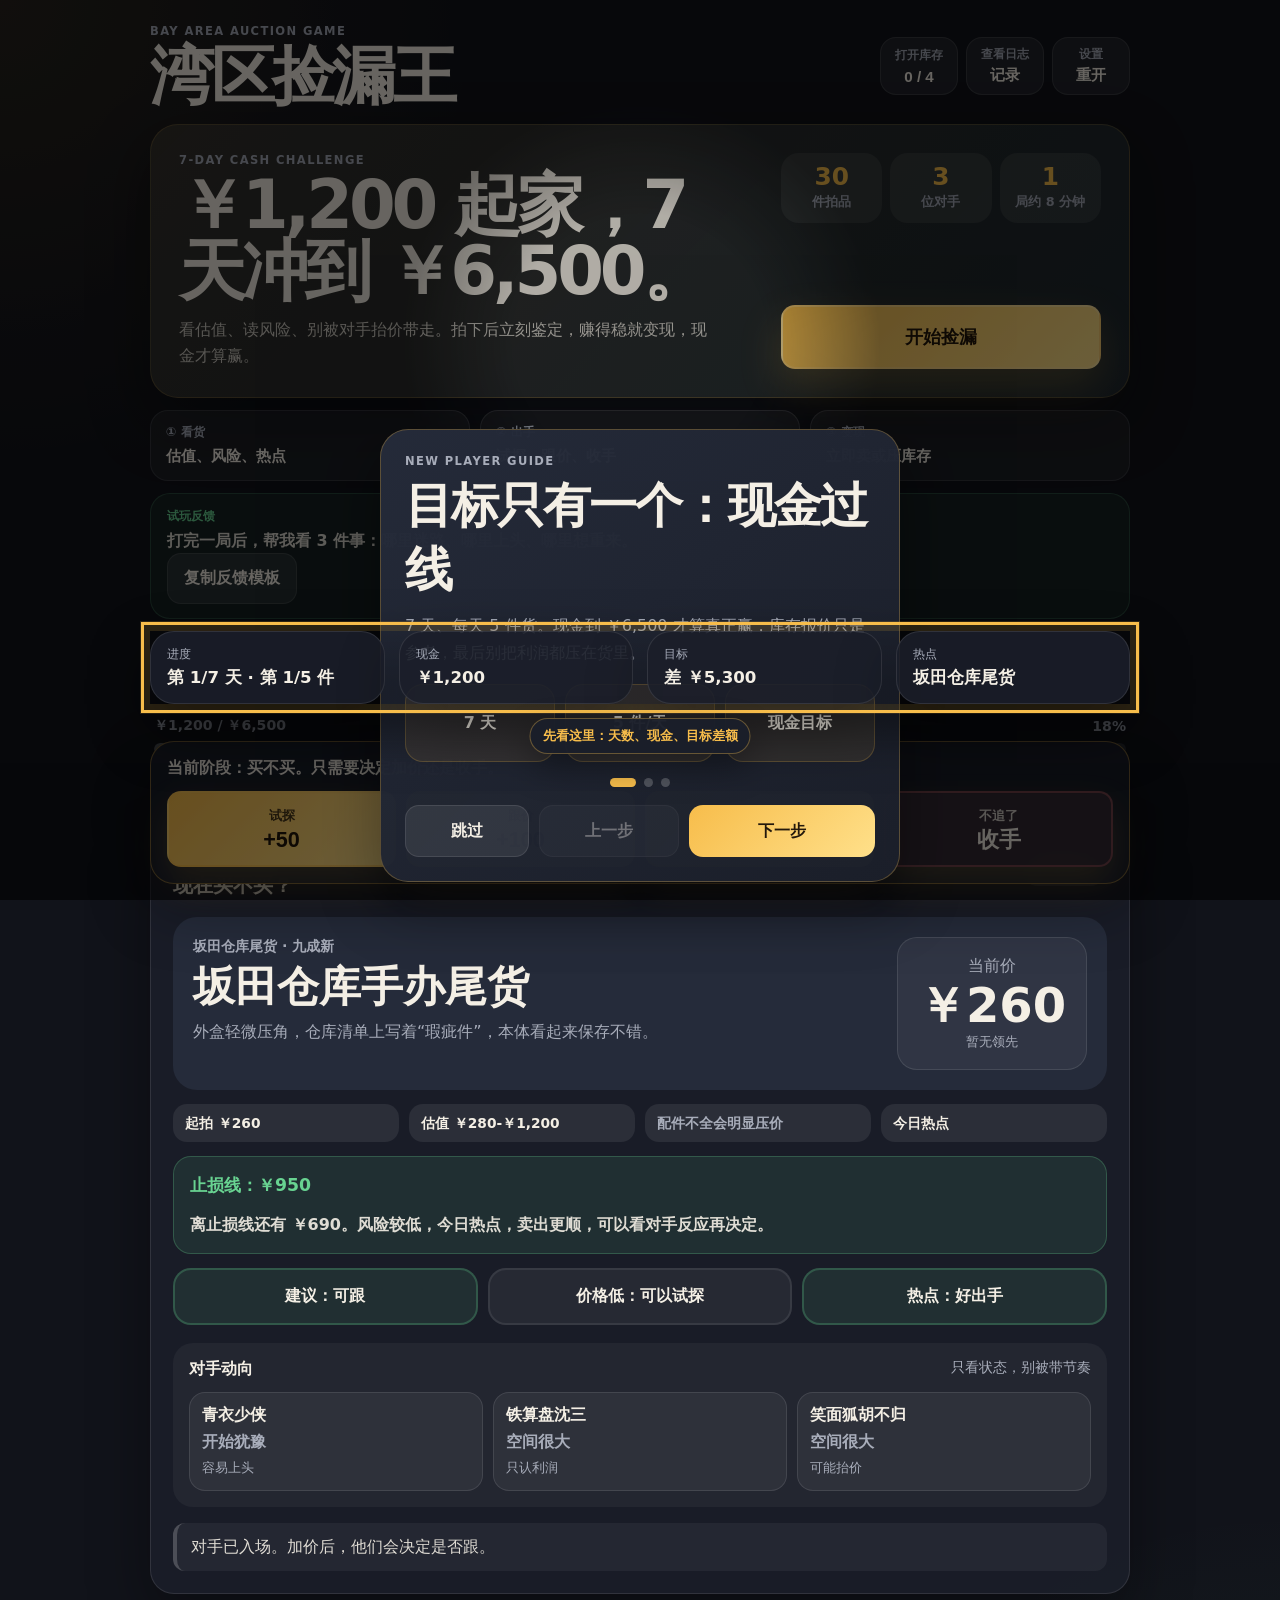
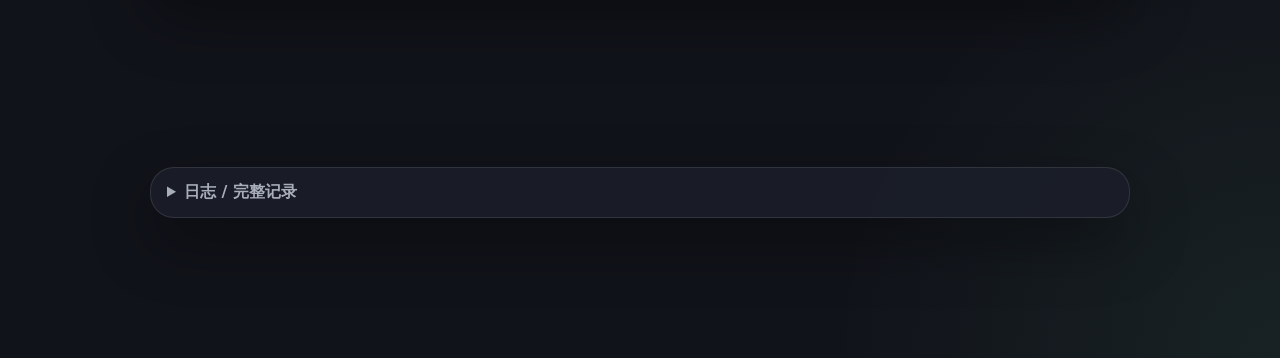
==== commit c5fc8a05: "Polish MVP mobile release" ====
--- a/src/index.html
+++ b/src/index.html
@@ -3,7 +3,7 @@
 <head>
   <meta charset="UTF-8" />
   <meta name="viewport" content="width=device-width, initial-scale=1.0" />
-  <title>捡漏之王</title>
+  <title>湾区捡漏王</title>
   <link rel="stylesheet" href="./styles.css" />
 </head>
 <body>
@@ -11,7 +11,7 @@
     <header class="topbar">
       <div class="brand">
         <p class="eyebrow">Bay Area Auction Game</p>
-        <h1>捡漏之王</h1>
+        <h1>湾区捡漏王</h1>
       </div>
       <div class="top-actions">
         <button type="button" id="inventoryToggle" class="tool-button"><span>打开库存</span><strong id="inventoryText">0 / 4</strong></button>
--- a/src/styles.css
+++ b/src/styles.css
@@ -826,24 +826,56 @@
 }
 
 @media (max-width: 520px) {
-  .event-card { grid-template-columns: 1fr; gap: 5px; }
-  .landing-card { padding: 18px; }
-  .landing-copy h2 { font-size: 2.15rem; }
-  .landing-stats,
-  .quick-rules,
-  .feedback-card,
-  .status-strip,
-  .item-tags,
+  body { font-size: 15px; }
+  .app-shell { width: min(100% - 14px, 980px); padding-top: 10px; padding-bottom: 10px; }
+  .event-card { grid-template-columns: 1fr; gap: 5px; margin-bottom: 10px; padding: 10px 12px; }
+  .topbar { gap: 10px; margin-bottom: 12px; }
+  .brand h1 { font-size: clamp(2rem, 13vw, 3.2rem); line-height: 0.92; }
+  .brand .eyebrow { font-size: 0.72rem; }
+  .top-actions { grid-template-columns: 1fr 1fr 0.8fr; gap: 8px; width: 100%; }
+  .tool-button, .settings-menu summary { min-height: 50px; padding: 0.62rem 0.7rem; }
+  .tool-button span, .settings-menu summary span { font-size: 0.72rem; }
+  .tool-button strong, .settings-menu summary strong { font-size: 0.92rem; }
+  .landing-card { padding: 16px; gap: 14px; margin-bottom: 10px; }
+  .landing-copy h2 { font-size: clamp(1.8rem, 9vw, 2.2rem); max-width: 14ch; }
+  .landing-copy p:not(.eyebrow) { line-height: 1.5; }
+  .landing-stats { grid-template-columns: repeat(3, 1fr); gap: 8px; }
+  .landing-stats span { padding: 10px 8px; }
+  .quick-rules { grid-template-columns: repeat(3, 1fr); gap: 8px; }
+  .quick-rules article { padding: 10px 8px; }
+  .quick-rules strong { font-size: 0.82rem; }
+  .feedback-card { grid-template-columns: 1fr; padding: 12px; }
+  .status-strip { grid-template-columns: 1fr 1fr; gap: 8px; }
+  .status-strip article { padding: 11px 12px; }
+  .status-strip span { font-size: 0.72rem; }
+  .status-strip strong { font-size: 0.94rem; }
+  .stage-card { padding: 14px; border-radius: 20px; }
+  .stage-head { gap: 10px; margin-bottom: 12px; }
+  .stage-head h3 { font-size: clamp(1.55rem, 8vw, 2.1rem); }
+  .lot-card { padding: 14px; border-radius: 18px; }
+  .lot-meta { font-size: 0.82rem; }
+  .lot-desc { font-size: 0.92rem; line-height: 1.48; }
+  .price-board { padding: 12px; border-radius: 16px; }
+  .price-board strong { font-size: clamp(1.75rem, 11vw, 2.45rem); }
+  .item-tags { grid-template-columns: 1fr 1fr; }
+  .item-tags span { padding: 9px 10px; font-size: 0.8rem; }
+  .decision-summary { padding: 12px; border-radius: 15px; }
+  .decision-summary strong { font-size: 1rem; }
+  .decision-summary span { font-size: 0.9rem; line-height: 1.42; }
   .decision-hints,
   .npc-list,
   .settlement-stats,
   .result-content dl,
   .achievement-strip,
   .recap-grid { grid-template-columns: 1fr; }
-  .topbar { gap: 10px; }
-  .top-actions { grid-template-columns: 1fr; }
-  .stage-card { padding: 16px; }
-  .lot-card { padding: 16px; }
+  .decision-hints span { padding: 12px; font-size: 0.92rem; }
+  .primary-actions { bottom: 8px; margin-top: 10px; padding: 10px; border-radius: 18px; }
+  .action-hint, .action-toast { margin-bottom: 8px; font-size: 0.9rem; }
+  .action-row { grid-template-columns: 1fr 1fr; gap: 8px; }
+  .action-row button { min-height: 58px; padding: 0.62rem 0.5rem; }
+  .action-row button strong { font-size: 1.08rem; }
+  .action-row button span { font-size: 0.74rem; }
+  .settlement-actions { grid-template-columns: 1fr; }
 }
 
 .tutorial-overlay {
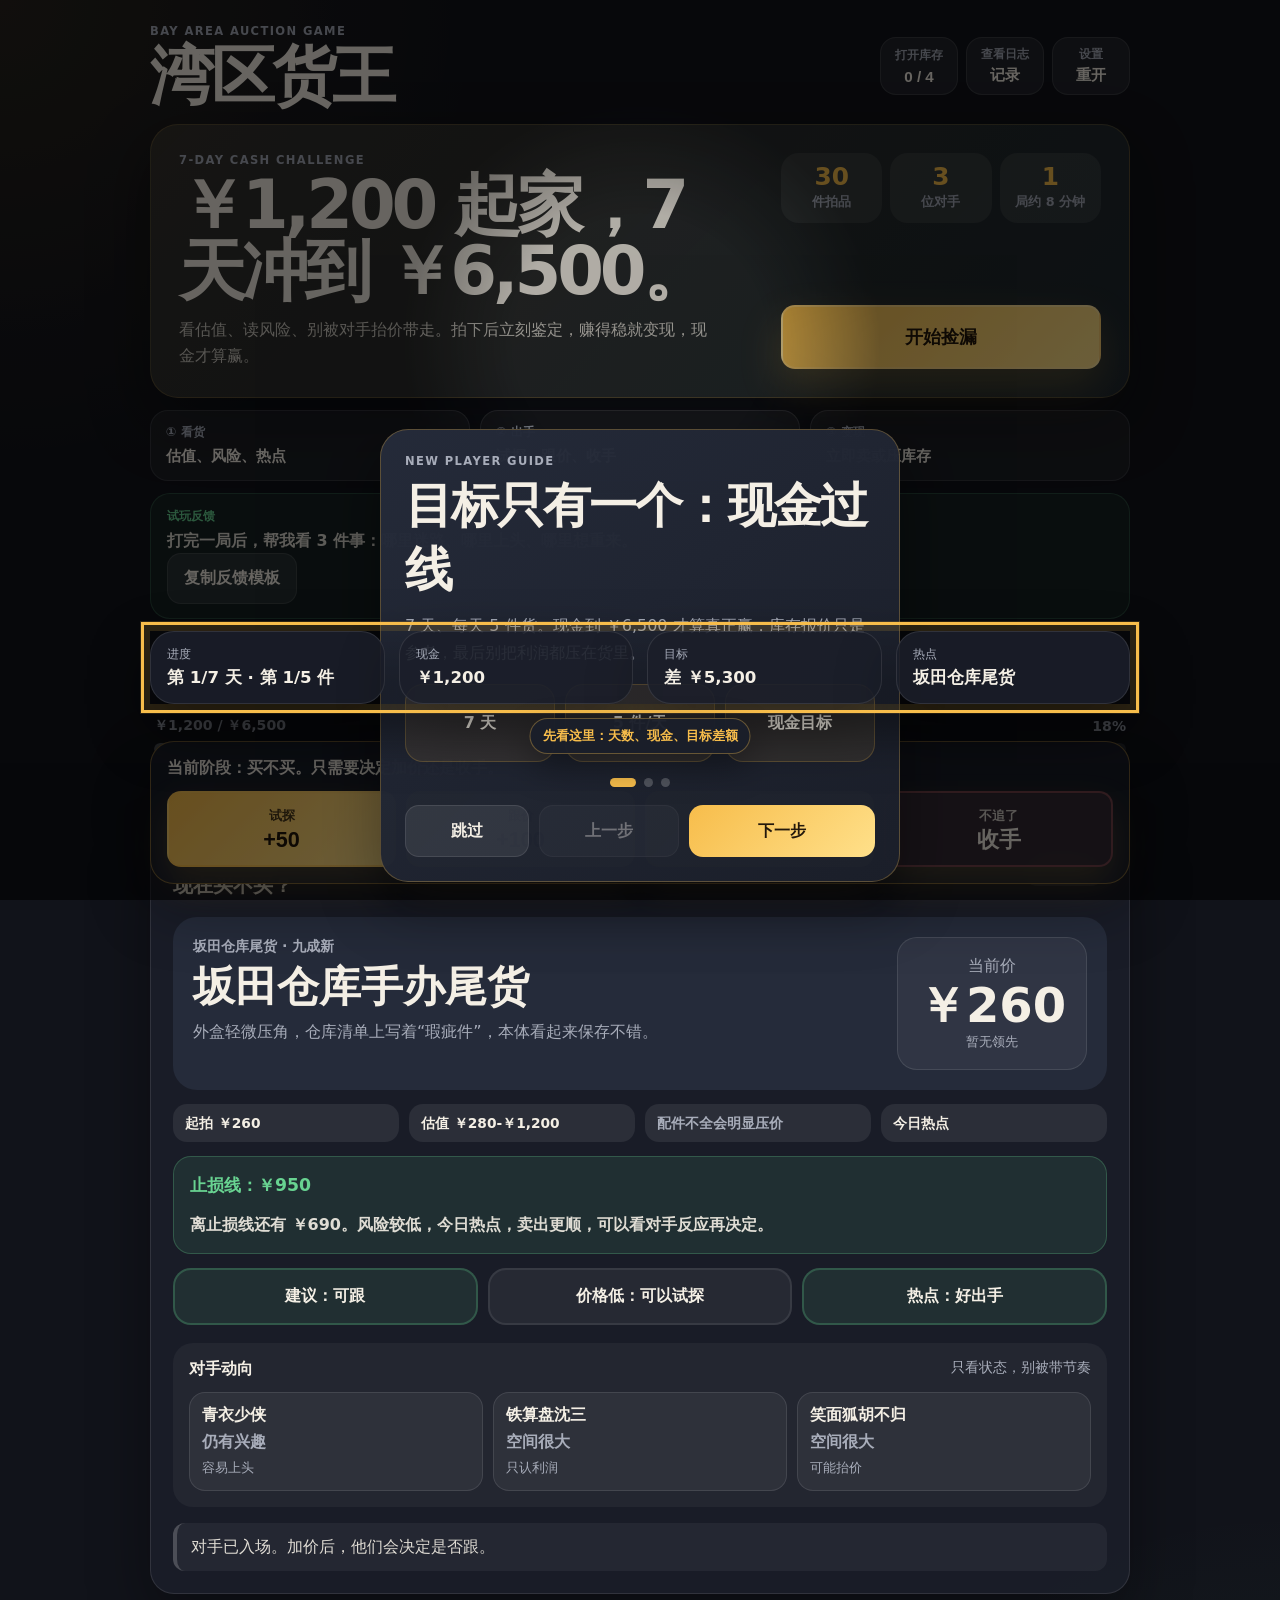
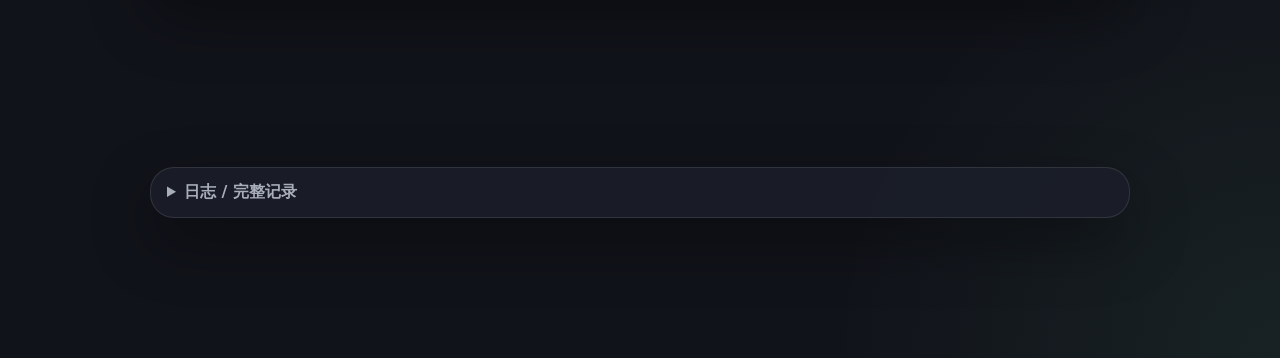
==== commit e672eeeb: "Rename game to Bay Area Goods King" ====
--- a/src/index.html
+++ b/src/index.html
@@ -3,7 +3,7 @@
 <head>
   <meta charset="UTF-8" />
   <meta name="viewport" content="width=device-width, initial-scale=1.0" />
-  <title>湾区捡漏王</title>
+  <title>湾区货王</title>
   <link rel="stylesheet" href="./styles.css" />
 </head>
 <body>
@@ -11,7 +11,7 @@
     <header class="topbar">
       <div class="brand">
         <p class="eyebrow">Bay Area Auction Game</p>
-        <h1>湾区捡漏王</h1>
+        <h1>湾区货王</h1>
       </div>
       <div class="top-actions">
         <button type="button" id="inventoryToggle" class="tool-button"><span>打开库存</span><strong id="inventoryText">0 / 4</strong></button>
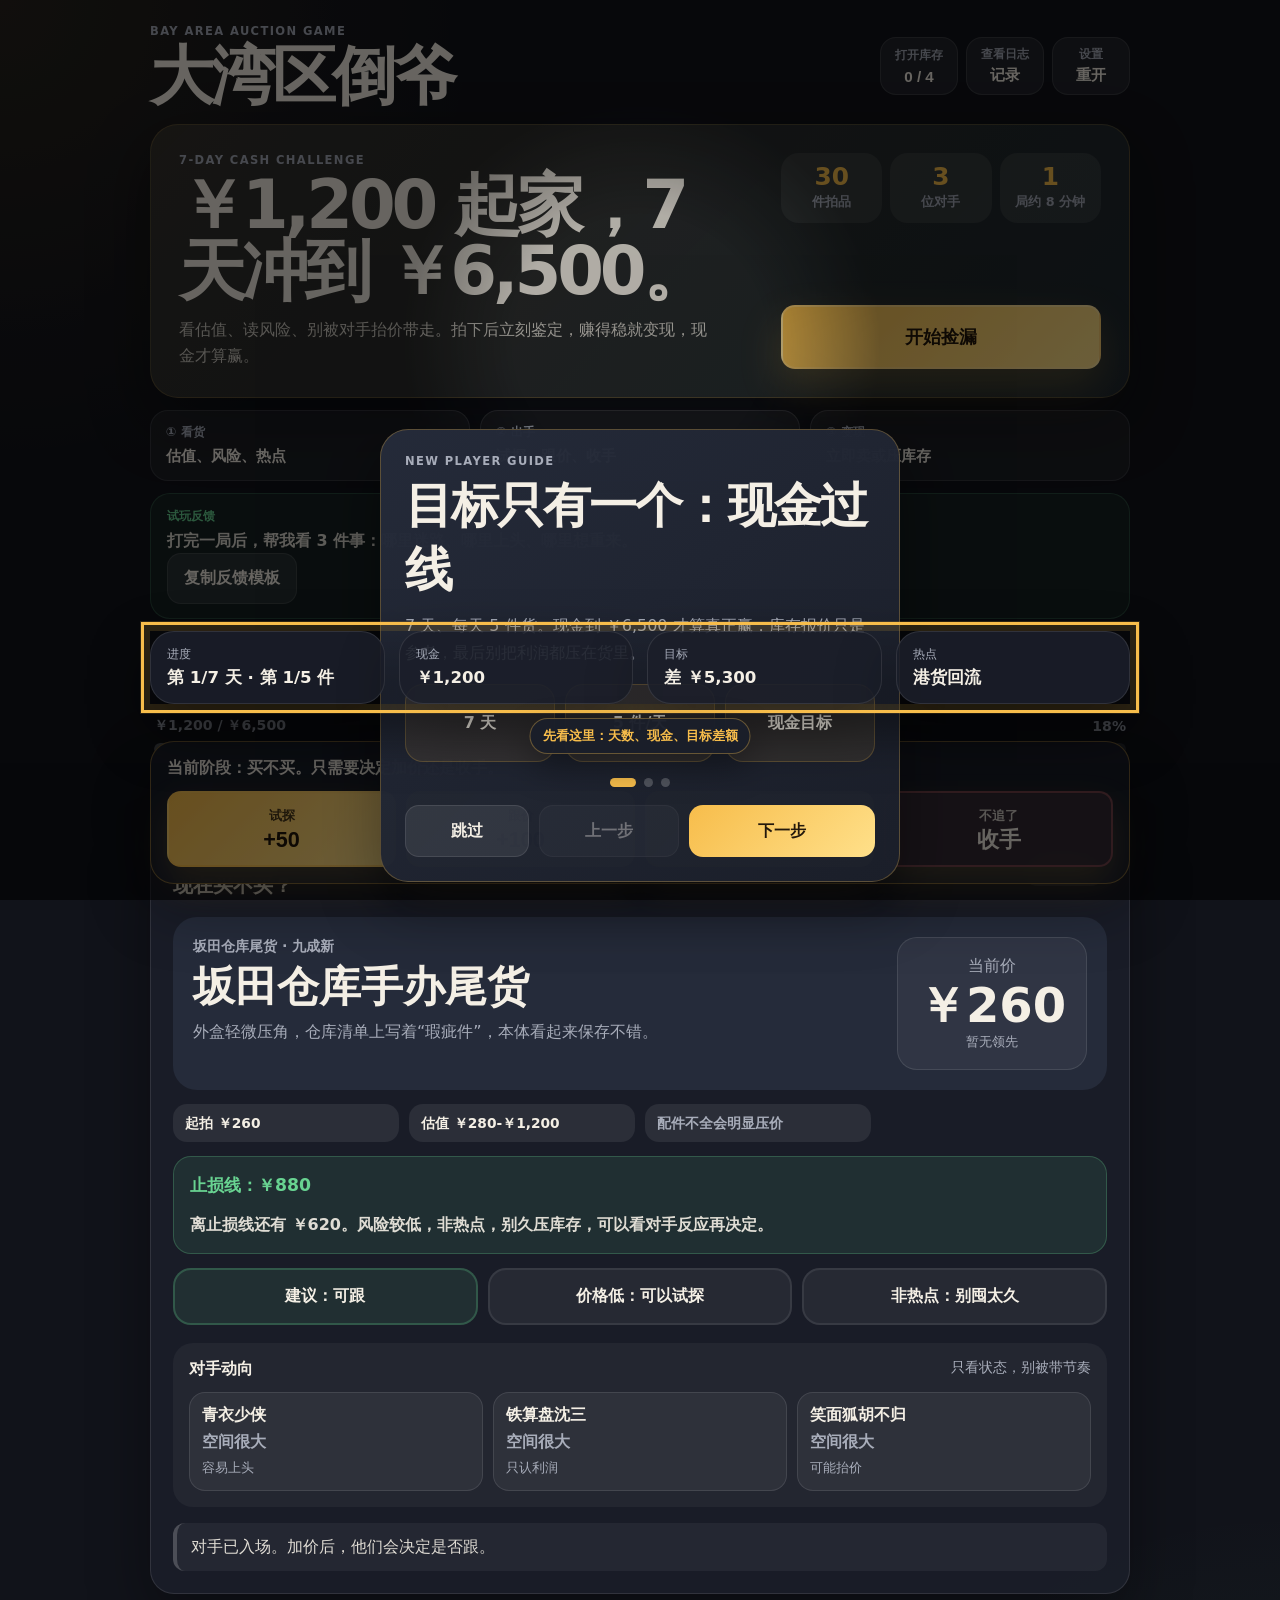
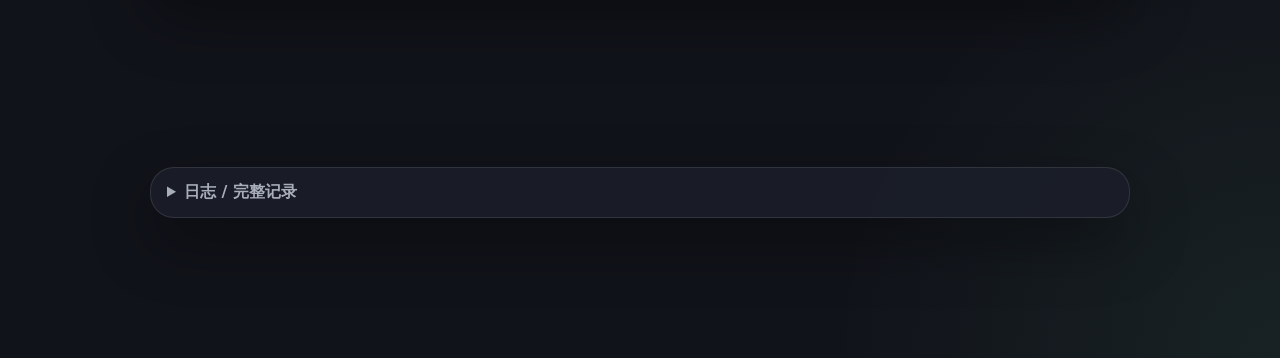
==== commit 7cc7c8b4: "Rename game to Greater Bay Hustler" ====
--- a/src/index.html
+++ b/src/index.html
@@ -3,7 +3,7 @@
 <head>
   <meta charset="UTF-8" />
   <meta name="viewport" content="width=device-width, initial-scale=1.0" />
-  <title>湾区货王</title>
+  <title>大湾区倒爷</title>
   <link rel="stylesheet" href="./styles.css" />
 </head>
 <body>
@@ -11,7 +11,7 @@
     <header class="topbar">
       <div class="brand">
         <p class="eyebrow">Bay Area Auction Game</p>
-        <h1>湾区货王</h1>
+        <h1>大湾区倒爷</h1>
       </div>
       <div class="top-actions">
         <button type="button" id="inventoryToggle" class="tool-button"><span>打开库存</span><strong id="inventoryText">0 / 4</strong></button>
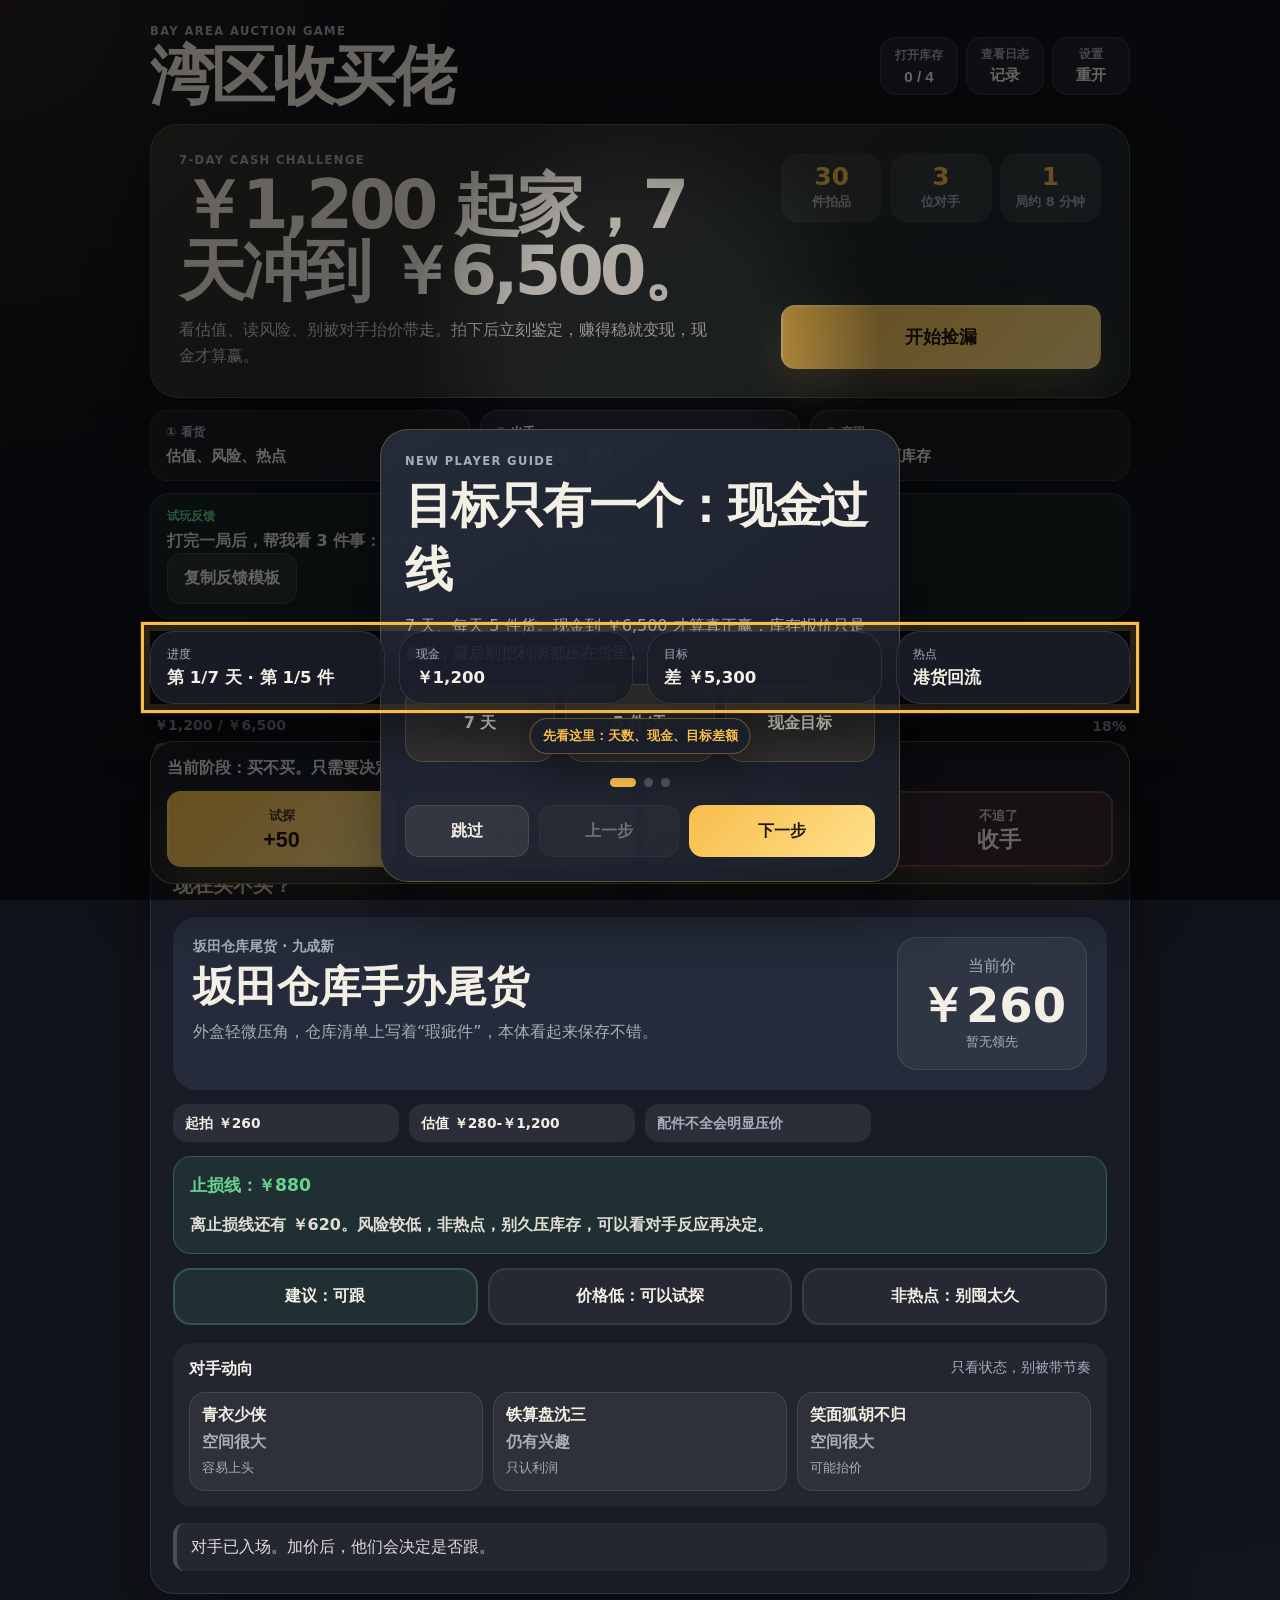
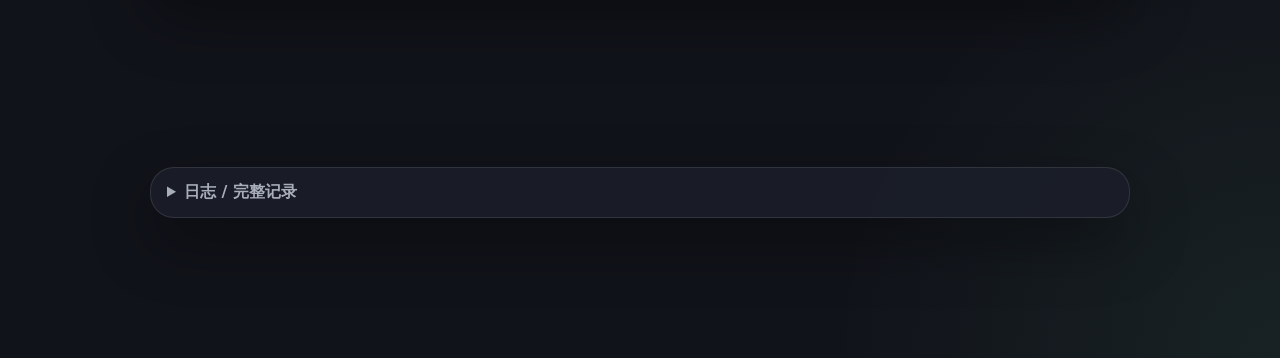
==== commit 8fb8434a: "Rename game to Bay Area Buyer" ====
--- a/src/index.html
+++ b/src/index.html
@@ -3,7 +3,7 @@
 <head>
   <meta charset="UTF-8" />
   <meta name="viewport" content="width=device-width, initial-scale=1.0" />
-  <title>大湾区倒爷</title>
+  <title>湾区收买佬</title>
   <link rel="stylesheet" href="./styles.css" />
 </head>
 <body>
@@ -11,7 +11,7 @@
     <header class="topbar">
       <div class="brand">
         <p class="eyebrow">Bay Area Auction Game</p>
-        <h1>大湾区倒爷</h1>
+        <h1>湾区收买佬</h1>
       </div>
       <div class="top-actions">
         <button type="button" id="inventoryToggle" class="tool-button"><span>打开库存</span><strong id="inventoryText">0 / 4</strong></button>
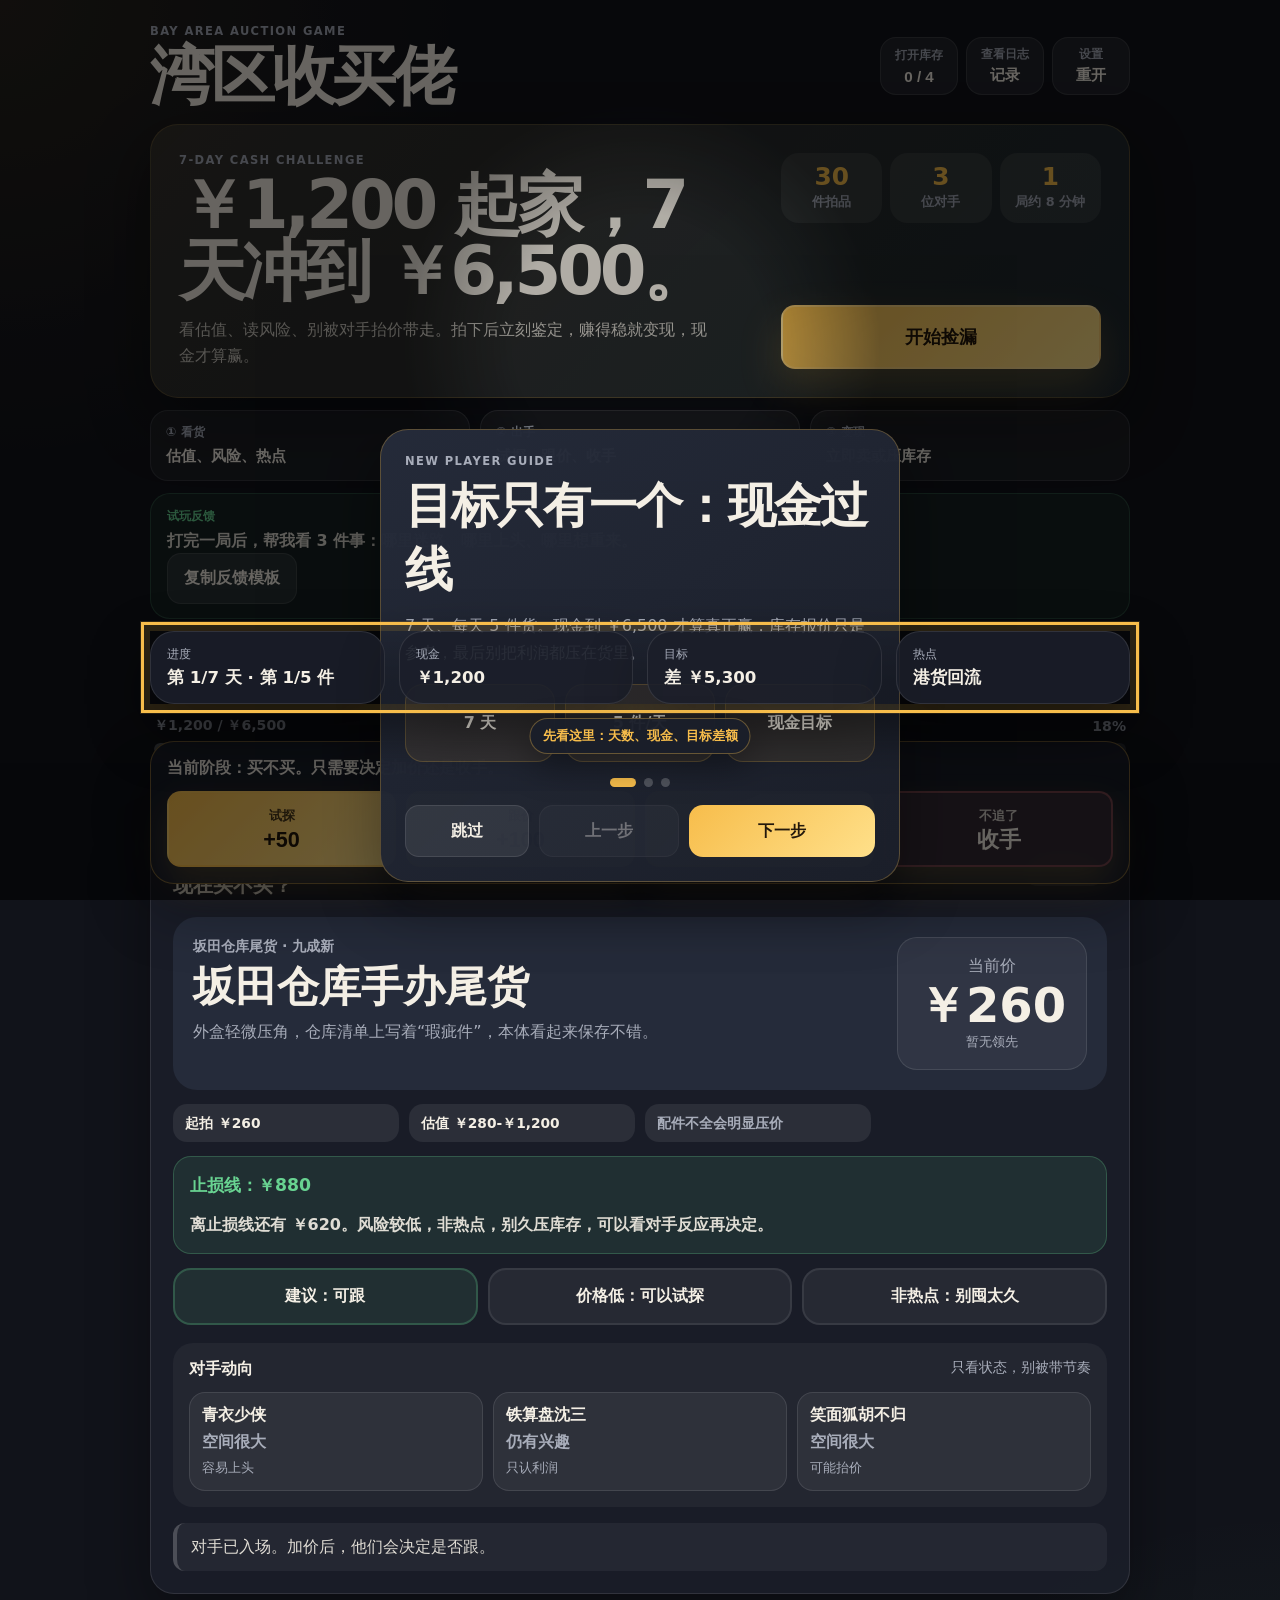
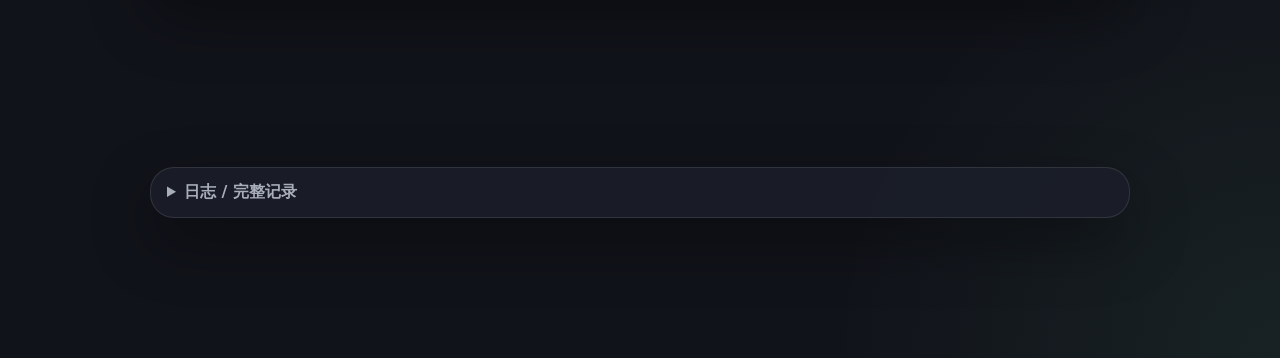
==== commit b171285a: "Improve mobile auction layout" ====
--- a/src/index.html
+++ b/src/index.html
@@ -59,6 +59,11 @@
       <button type="button" id="copyFeedbackButton" class="ghost">复制反馈模板</button>
     </section>
 
+    <div class="mobile-action-tabs" aria-label="快捷面板">
+      <button type="button" id="inventoryToggleMobile" class="tool-button"><span>库存</span><strong id="inventoryTextMobile">0 / 4</strong></button>
+      <button type="button" id="logToggleMobile" class="tool-button"><span>日志</span><strong>完整记录</strong></button>
+    </div>
+
     <section class="status-strip" aria-label="当前状态">
       <article>
         <span>进度</span>
--- a/src/styles.css
+++ b/src/styles.css
@@ -803,7 +803,7 @@
 
 @media (max-width: 760px) {
   .app-shell { width: min(100% - 20px, 980px); padding-top: 16px; }
-  .topbar { align-items: flex-start; }
+  .topbar { align-items: flex-start; flex-wrap: wrap; }
   .brand h1 { font-size: 2.4rem; }
   .landing-card,
   .feedback-card { display: grid; }
@@ -827,39 +827,47 @@
 
 @media (max-width: 520px) {
   body { font-size: 15px; }
-  .app-shell { width: min(100% - 14px, 980px); padding-top: 10px; padding-bottom: 10px; }
+  .app-shell { width: 100%; padding: 8px 8px calc(128px + env(safe-area-inset-bottom)); overflow-x: hidden; }
   .event-card { grid-template-columns: 1fr; gap: 5px; margin-bottom: 10px; padding: 10px 12px; }
-  .topbar { gap: 10px; margin-bottom: 12px; }
-  .brand h1 { font-size: clamp(2rem, 13vw, 3.2rem); line-height: 0.92; }
-  .brand .eyebrow { font-size: 0.72rem; }
-  .top-actions { grid-template-columns: 1fr 1fr 0.8fr; gap: 8px; width: 100%; }
-  .tool-button, .settings-menu summary { min-height: 50px; padding: 0.62rem 0.7rem; }
+  .topbar { display: grid; grid-template-columns: 1fr; gap: 8px; margin-bottom: 10px; }
+  .brand h1 { font-size: clamp(2.15rem, 14vw, 3.35rem); line-height: 0.92; }
+  .brand .eyebrow { font-size: 0.68rem; margin-bottom: 4px; }
+  .top-actions { grid-template-columns: 1fr 1fr 0.82fr; gap: 6px; width: 100%; }
+  .tool-button, .settings-menu summary { min-height: 46px; padding: 0.52rem 0.55rem; border-radius: 14px; }
   .tool-button span, .settings-menu summary span { font-size: 0.72rem; }
   .tool-button strong, .settings-menu summary strong { font-size: 0.92rem; }
-  .landing-card { padding: 16px; gap: 14px; margin-bottom: 10px; }
-  .landing-copy h2 { font-size: clamp(1.8rem, 9vw, 2.2rem); max-width: 14ch; }
-  .landing-copy p:not(.eyebrow) { line-height: 1.5; }
-  .landing-stats { grid-template-columns: repeat(3, 1fr); gap: 8px; }
-  .landing-stats span { padding: 10px 8px; }
-  .quick-rules { grid-template-columns: repeat(3, 1fr); gap: 8px; }
-  .quick-rules article { padding: 10px 8px; }
-  .quick-rules strong { font-size: 0.82rem; }
-  .feedback-card { grid-template-columns: 1fr; padding: 12px; }
-  .status-strip { grid-template-columns: 1fr 1fr; gap: 8px; }
-  .status-strip article { padding: 11px 12px; }
+  .landing-card { padding: 12px; gap: 10px; margin-bottom: 8px; border-radius: 20px; }
+  .landing-copy h2 { font-size: clamp(1.45rem, 7.2vw, 1.85rem); max-width: none; margin-bottom: 7px; letter-spacing: -0.04em; }
+  .landing-copy p:not(.eyebrow) { line-height: 1.42; font-size: 0.9rem; }
+  .landing-play { gap: 10px; }
+  .landing-stats { grid-template-columns: repeat(3, 1fr); gap: 6px; }
+  .landing-stats span { padding: 8px 5px; border-radius: 14px; font-size: 0.72rem; }
+  .landing-stats strong { font-size: 1.18rem; }
+  .start-play-button { min-height: 52px; }
+  .quick-rules { grid-template-columns: repeat(3, minmax(0, 1fr)); gap: 6px; margin-bottom: 8px; }
+  .quick-rules article { padding: 8px 6px; border-radius: 14px; }
+  .quick-rules span { font-size: 0.68rem; margin-bottom: 3px; }
+  .quick-rules strong { font-size: 0.76rem; line-height: 1.25; }
+  .feedback-card { grid-template-columns: 1fr; padding: 10px 12px; margin-bottom: 8px; border-radius: 16px; }
+  .feedback-card strong { font-size: 0.86rem; }
+  .status-strip { grid-template-columns: 1fr 1fr; gap: 6px; margin-bottom: 8px; }
+  .status-strip article { padding: 9px 10px; border-radius: 16px; }
   .status-strip span { font-size: 0.72rem; }
   .status-strip strong { font-size: 0.94rem; }
-  .stage-card { padding: 14px; border-radius: 20px; }
-  .stage-head { gap: 10px; margin-bottom: 12px; }
+  .wealth-progress { margin-bottom: 8px; gap: 6px; }
+  .event-card { padding: 9px 11px; border-radius: 16px; font-size: 0.9rem; }
+  .event-card p { line-height: 1.35; }
+  .stage-card { padding: 11px; border-radius: 18px; }
+  .stage-head { gap: 8px; margin-bottom: 10px; }
   .stage-head h3 { font-size: clamp(1.55rem, 8vw, 2.1rem); }
-  .lot-card { padding: 14px; border-radius: 18px; }
+  .lot-card { padding: 12px; border-radius: 16px; gap: 10px; }
   .lot-meta { font-size: 0.82rem; }
   .lot-desc { font-size: 0.92rem; line-height: 1.48; }
   .price-board { padding: 12px; border-radius: 16px; }
   .price-board strong { font-size: clamp(1.75rem, 11vw, 2.45rem); }
   .item-tags { grid-template-columns: 1fr 1fr; }
   .item-tags span { padding: 9px 10px; font-size: 0.8rem; }
-  .decision-summary { padding: 12px; border-radius: 15px; }
+  .decision-summary { margin-top: 10px; padding: 10px 11px; border-radius: 14px; }
   .decision-summary strong { font-size: 1rem; }
   .decision-summary span { font-size: 0.9rem; line-height: 1.42; }
   .decision-hints,
@@ -868,14 +876,275 @@
   .result-content dl,
   .achievement-strip,
   .recap-grid { grid-template-columns: 1fr; }
-  .decision-hints span { padding: 12px; font-size: 0.92rem; }
-  .primary-actions { bottom: 8px; margin-top: 10px; padding: 10px; border-radius: 18px; }
+  .decision-hints { gap: 7px; margin-top: 10px; }
+  .decision-hints span { padding: 10px; font-size: 0.88rem; border-radius: 14px; }
+  .rivals-compact { margin-top: 12px; padding: 11px; border-radius: 16px; }
+  .npc-list { gap: 7px; }
+  .npc-card { padding: 9px 10px; border-radius: 13px; }
+  .npc-card span { margin: 4px 0; }
+  .npc-card small { line-height: 1.32; }
+  .recent-event { margin-top: 10px; padding: 10px 11px; line-height: 1.38; }
+  .primary-actions { position: fixed; left: 8px; right: 8px; bottom: max(8px, env(safe-area-inset-bottom)); margin-top: 0; padding: 9px; border-radius: 18px; }
   .action-hint, .action-toast { margin-bottom: 8px; font-size: 0.9rem; }
   .action-row { grid-template-columns: 1fr 1fr; gap: 8px; }
-  .action-row button { min-height: 58px; padding: 0.62rem 0.5rem; }
+  .action-row button { min-height: 54px; padding: 0.55rem 0.45rem; border-radius: 14px; }
   .action-row button strong { font-size: 1.08rem; }
   .action-row button span { font-size: 0.74rem; }
   .settlement-actions { grid-template-columns: 1fr; }
+  .log-drawer { margin-top: 10px; margin-bottom: 110px; border-radius: 18px; }
+}
+
+@media (max-width: 380px) {
+  .brand h1 { font-size: clamp(2rem, 13vw, 2.8rem); }
+  .top-actions { grid-template-columns: repeat(3, minmax(0, 1fr)); }
+  .tool-button span, .settings-menu summary span { font-size: 0.66rem; }
+  .tool-button strong, .settings-menu summary strong { font-size: 0.82rem; }
+  .landing-copy h2 { font-size: 1.38rem; }
+  .quick-rules strong { font-size: 0.7rem; }
+  .status-strip strong { font-size: 0.86rem; }
+}
+
+
+
+/* Mobile playtest pass: make the phone view feel like an app, not a squeezed desktop page. */
+.mobile-action-tabs { display: none; }
+
+@media (max-width: 520px) {
+  body {
+    background:
+      linear-gradient(180deg, rgba(17, 19, 26, 0.96), rgba(17, 19, 26, 0.99)),
+      radial-gradient(circle at top left, rgba(247, 189, 75, 0.13), transparent 18rem),
+      var(--bg);
+  }
+  button { min-height: 50px; }
+  .app-shell { padding-bottom: calc(176px + env(safe-area-inset-bottom)); }
+
+  .landing-card,
+  .quick-rules,
+  .feedback-card {
+    display: none;
+  }
+
+  .topbar {
+    position: sticky;
+    top: 0;
+    z-index: 9;
+    margin: -8px -8px 8px;
+    padding: 8px 8px 10px;
+    background: linear-gradient(180deg, rgba(17, 19, 26, 0.98), rgba(17, 19, 26, 0.9));
+    backdrop-filter: blur(14px);
+    border-bottom: 1px solid rgba(255, 255, 255, 0.07);
+  }
+  .brand h1 {
+    font-size: clamp(1.8rem, 10vw, 2.45rem);
+    letter-spacing: -0.04em;
+  }
+  .top-actions { grid-template-columns: 1fr 1fr 0.9fr; }
+
+  .mobile-action-tabs {
+    display: grid;
+    grid-template-columns: 1fr 1fr;
+    gap: 8px;
+    margin-bottom: 8px;
+  }
+  .mobile-action-tabs .tool-button {
+    min-height: 44px;
+    border-radius: 999px;
+  }
+
+  .status-strip {
+    grid-template-columns: 1fr 1fr 1fr;
+    overflow-x: auto;
+    scroll-snap-type: x mandatory;
+    padding: 0 8px 4px;
+    margin: 0 -8px 8px;
+    scrollbar-width: none;
+  }
+  .status-strip::-webkit-scrollbar { display: none; }
+  .status-strip article {
+    min-width: 116px;
+    scroll-snap-align: start;
+  }
+  .status-strip article.hot { grid-column: auto; }
+
+  .wealth-progress { padding: 0; }
+  .event-card p {
+    display: -webkit-box;
+    -webkit-line-clamp: 2;
+    -webkit-box-orient: vertical;
+    overflow: hidden;
+  }
+
+  .stage-card {
+    padding: 10px;
+    border-radius: 18px;
+    box-shadow: 0 14px 34px rgba(0, 0, 0, 0.28);
+  }
+  .stage-head { align-items: center; }
+  .stage-head .eyebrow { display: none; }
+  .stage-head h2 {
+    font-size: 1.18rem;
+    line-height: 1.15;
+  }
+  .lot-pill { padding: 7px 9px; font-size: 0.78rem; }
+  .lot-card {
+    grid-template-columns: 1fr;
+    padding: 10px;
+  }
+  .lot-main { order: 2; }
+  .price-board {
+    order: 1;
+    grid-template-columns: auto 1fr;
+    align-items: center;
+    justify-items: end;
+    gap: 2px 10px;
+    padding: 10px 12px;
+    text-align: left;
+  }
+  .price-board span,
+  .price-board small { justify-self: start; }
+  .price-board strong {
+    grid-row: 1 / span 2;
+    grid-column: 2;
+    margin: 0;
+    font-size: clamp(2rem, 12vw, 2.9rem);
+  }
+  .lot-meta { margin-bottom: 5px; font-size: 0.78rem; }
+  #itemName { margin-bottom: 6px; font-size: clamp(1.42rem, 7vw, 1.9rem); }
+  .lot-desc {
+    display: -webkit-box;
+    -webkit-line-clamp: 2;
+    -webkit-box-orient: vertical;
+    overflow: hidden;
+  }
+
+  .item-tags {
+    grid-template-columns: none;
+    grid-auto-flow: column;
+    grid-auto-columns: max-content;
+    overflow-x: auto;
+    gap: 7px;
+    margin: 9px -10px 0;
+    padding: 0 10px 2px;
+    scrollbar-width: none;
+  }
+  .item-tags::-webkit-scrollbar { display: none; }
+  .item-tags span {
+    white-space: nowrap;
+    padding: 8px 10px;
+    border-radius: 999px;
+  }
+
+  .decision-summary span {
+    display: -webkit-box;
+    -webkit-line-clamp: 2;
+    -webkit-box-orient: vertical;
+    overflow: hidden;
+  }
+  .decision-hints {
+    grid-template-columns: 1fr;
+    gap: 6px;
+  }
+  .decision-hints span {
+    text-align: left;
+    padding: 9px 11px;
+  }
+  .rivals-compact {
+    padding: 10px;
+  }
+  .section-mini-title span { display: none; }
+  .npc-list {
+    grid-template-columns: none;
+    grid-auto-flow: column;
+    grid-auto-columns: 78%;
+    overflow-x: auto;
+    scroll-snap-type: x mandatory;
+    margin: 0 -10px;
+    padding: 0 10px 2px;
+    scrollbar-width: none;
+  }
+  .npc-list::-webkit-scrollbar { display: none; }
+  .npc-card { scroll-snap-align: start; }
+  .npc-card small {
+    display: -webkit-box;
+    -webkit-line-clamp: 2;
+    -webkit-box-orient: vertical;
+    overflow: hidden;
+  }
+  .recent-event {
+    font-size: 0.9rem;
+    display: -webkit-box;
+    -webkit-line-clamp: 2;
+    -webkit-box-orient: vertical;
+    overflow: hidden;
+  }
+
+  .primary-actions {
+    left: 0;
+    right: 0;
+    bottom: 0;
+    padding: 10px 8px max(10px, env(safe-area-inset-bottom));
+    border-right: 0;
+    border-bottom: 0;
+    border-left: 0;
+    border-radius: 20px 20px 0 0;
+  }
+  .action-hint {
+    margin-bottom: 7px;
+    white-space: nowrap;
+    overflow: hidden;
+    text-overflow: ellipsis;
+    text-align: center;
+  }
+  .action-row {
+    grid-template-columns: repeat(4, minmax(0, 1fr));
+    gap: 6px;
+  }
+  .action-row button {
+    min-height: 58px;
+    padding: 0.5rem 0.22rem;
+    border-radius: 13px;
+  }
+  .action-row button strong { font-size: 1.02rem; }
+  .action-row button span { font-size: 0.68rem; }
+  .settlement-actions { grid-template-columns: 1.15fr 0.95fr 0.9fr; }
+  .settlement-actions button strong { font-size: 0.9rem; }
+  .settlement-actions button span { font-size: 0.62rem; }
+
+  .drawer { padding: 0; align-items: end; }
+  .drawer-card {
+    width: 100%;
+    max-height: 82vh;
+    padding: 14px 12px max(18px, env(safe-area-inset-bottom));
+    border-radius: 22px 22px 0 0;
+  }
+  .drawer-head h2 { font-size: 1.35rem; }
+  .inventory-entry {
+    display: grid;
+    grid-template-columns: 1fr auto;
+    align-items: center;
+    gap: 10px;
+  }
+  .inventory-entry span { font-size: 0.82rem; }
+  .sell-button { min-height: 48px; }
+  .log-drawer { display: none; }
+
+  .settings-popover {
+    position: fixed;
+    left: 8px;
+    right: 8px;
+    top: auto;
+    bottom: calc(82px + env(safe-area-inset-bottom));
+    width: auto;
+  }
+}
+
+@media (max-width: 380px) {
+  .app-shell { padding-bottom: calc(168px + env(safe-area-inset-bottom)); }
+  .status-strip article { min-width: 104px; }
+  .action-row button { min-height: 54px; }
+  .action-row button strong { font-size: 0.94rem; }
+  .action-row button span { font-size: 0.62rem; }
 }
 
 .tutorial-overlay {
@@ -1018,3 +1287,45 @@
     bottom: calc(100% + 12px);
   }
 }
+
+/* Mobile playtest follow-up: keep the live auction above the fold. */
+@media (max-width: 520px) {
+  .topbar {
+    grid-template-columns: 1fr auto;
+    align-items: center;
+  }
+  .top-actions {
+    display: block;
+    width: auto;
+  }
+  #inventoryToggle,
+  #logToggle { display: none; }
+  .settings-menu summary {
+    min-width: 74px;
+  }
+  .settings-menu summary span { display: none; }
+
+  .mobile-action-tabs {
+    grid-template-columns: repeat(2, minmax(0, 1fr));
+  }
+
+  .status-strip {
+    display: grid;
+    grid-template-columns: none;
+    grid-auto-flow: column;
+    grid-auto-columns: 116px;
+  }
+  .status-strip article {
+    min-width: 0;
+    min-height: 58px;
+  }
+
+  .event-card {
+    grid-template-columns: auto 1fr;
+    gap: 4px 8px;
+  }
+  .event-card p {
+    grid-column: 1 / -1;
+    -webkit-line-clamp: 1;
+  }
+}
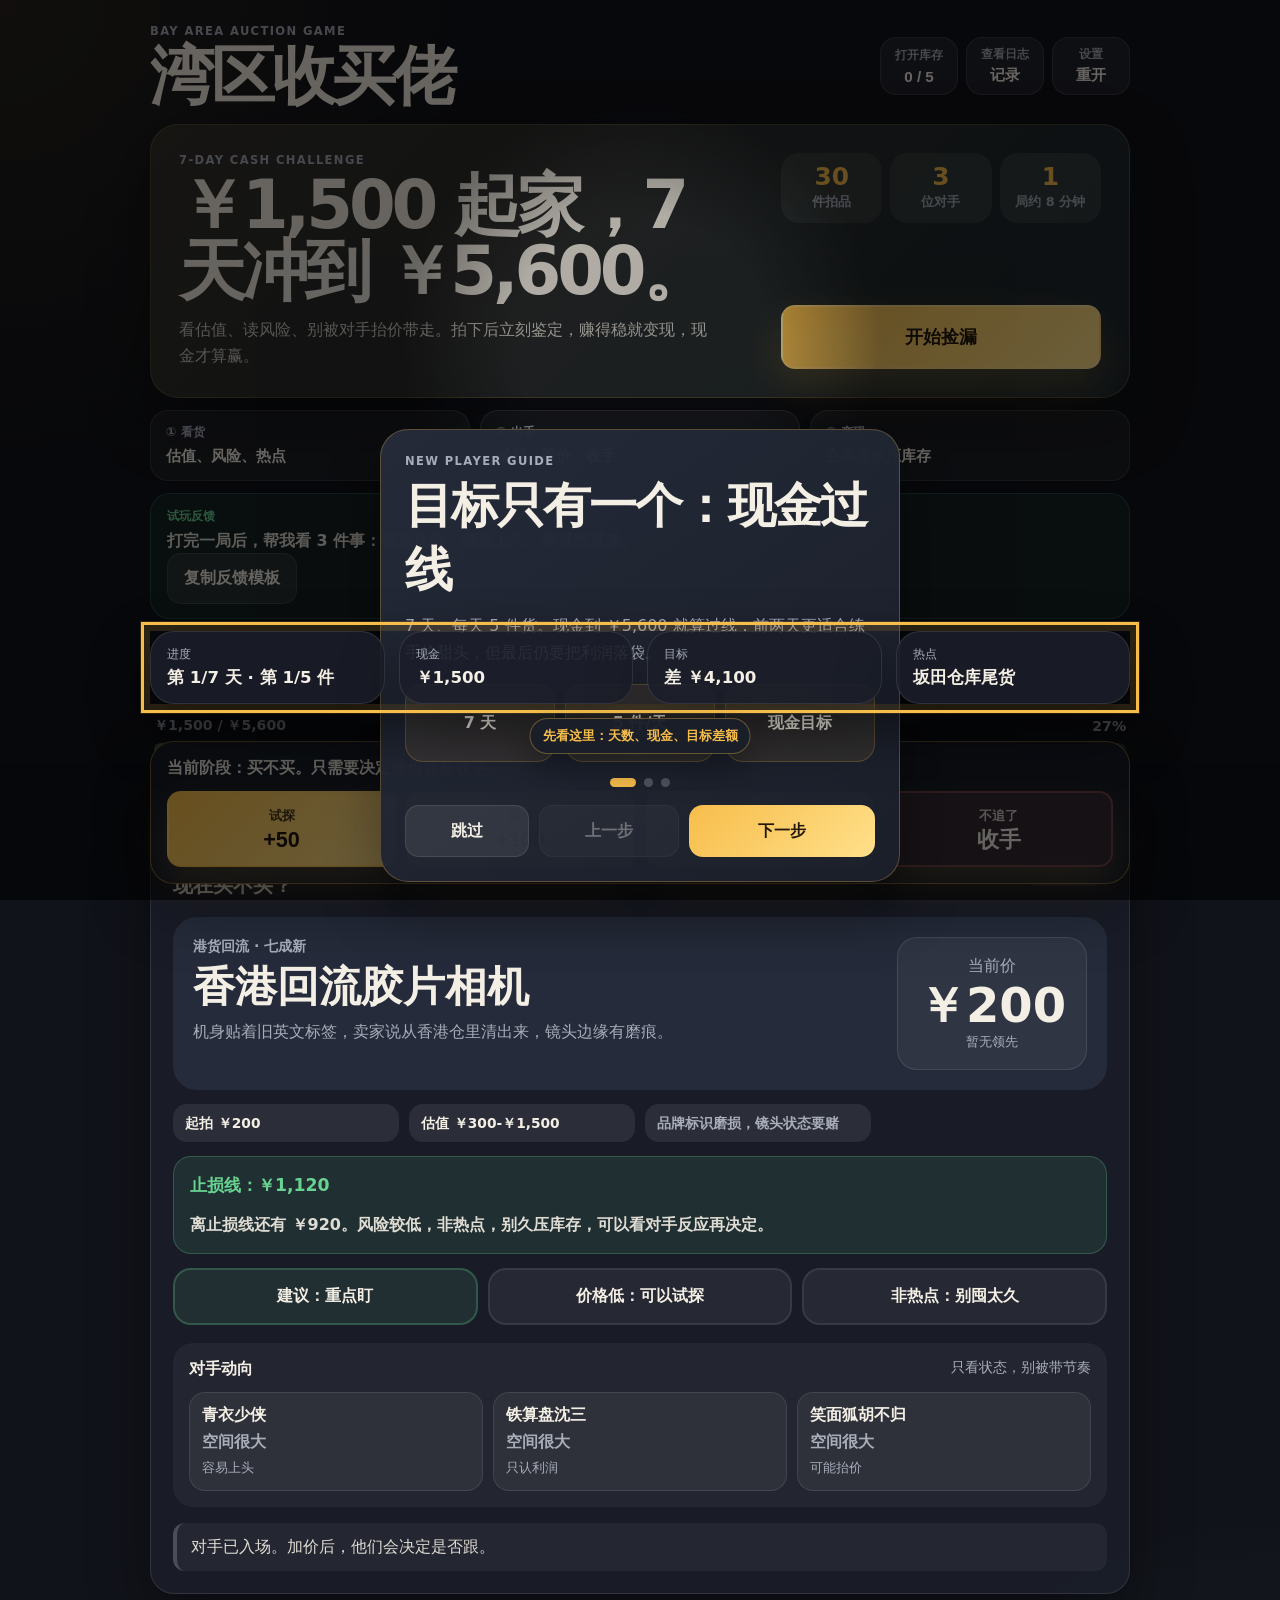
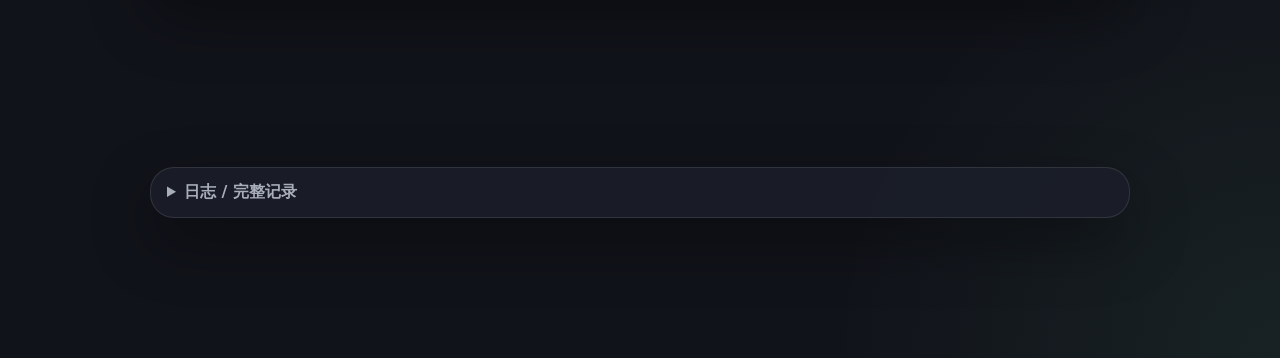
==== commit db8504b0: "Ease early game difficulty" ====
--- a/src/index.html
+++ b/src/index.html
@@ -32,7 +32,7 @@
     <section class="landing-card" aria-label="游戏介绍">
       <div class="landing-copy">
         <p class="eyebrow">7-Day Cash Challenge</p>
-        <h2>￥1,200 起家，7 天冲到 ￥6,500。</h2>
+        <h2>￥1,500 起家，7 天冲到 ￥5,600。</h2>
         <p>看估值、读风险、别被对手抬价带走。拍下后立刻鉴定，赚得稳就变现，现金才算赢。</p>
       </div>
       <div class="landing-play">
@@ -71,11 +71,11 @@
       </article>
       <article>
         <span>现金</span>
-        <strong id="cashText">￥1,200</strong>
+        <strong id="cashText">￥1,500</strong>
       </article>
       <article>
         <span>目标</span>
-        <strong id="targetGapText">差 ￥5,300</strong>
+        <strong id="targetGapText">差 ￥4,100</strong>
       </article>
       <article class="hot">
         <span>热点</span>
@@ -85,7 +85,7 @@
 
     <div class="wealth-progress" aria-label="财富进度">
       <div class="wealth-progress-meta">
-        <span id="wealthProgressText">￥1,200 / ￥6,500</span>
+        <span id="wealthProgressText">￥1,500 / ￥5,600</span>
         <strong id="wealthProgressPercent">18%</strong>
       </div>
       <div class="wealth-progress-track"><span id="wealthProgressBar"></span></div>
